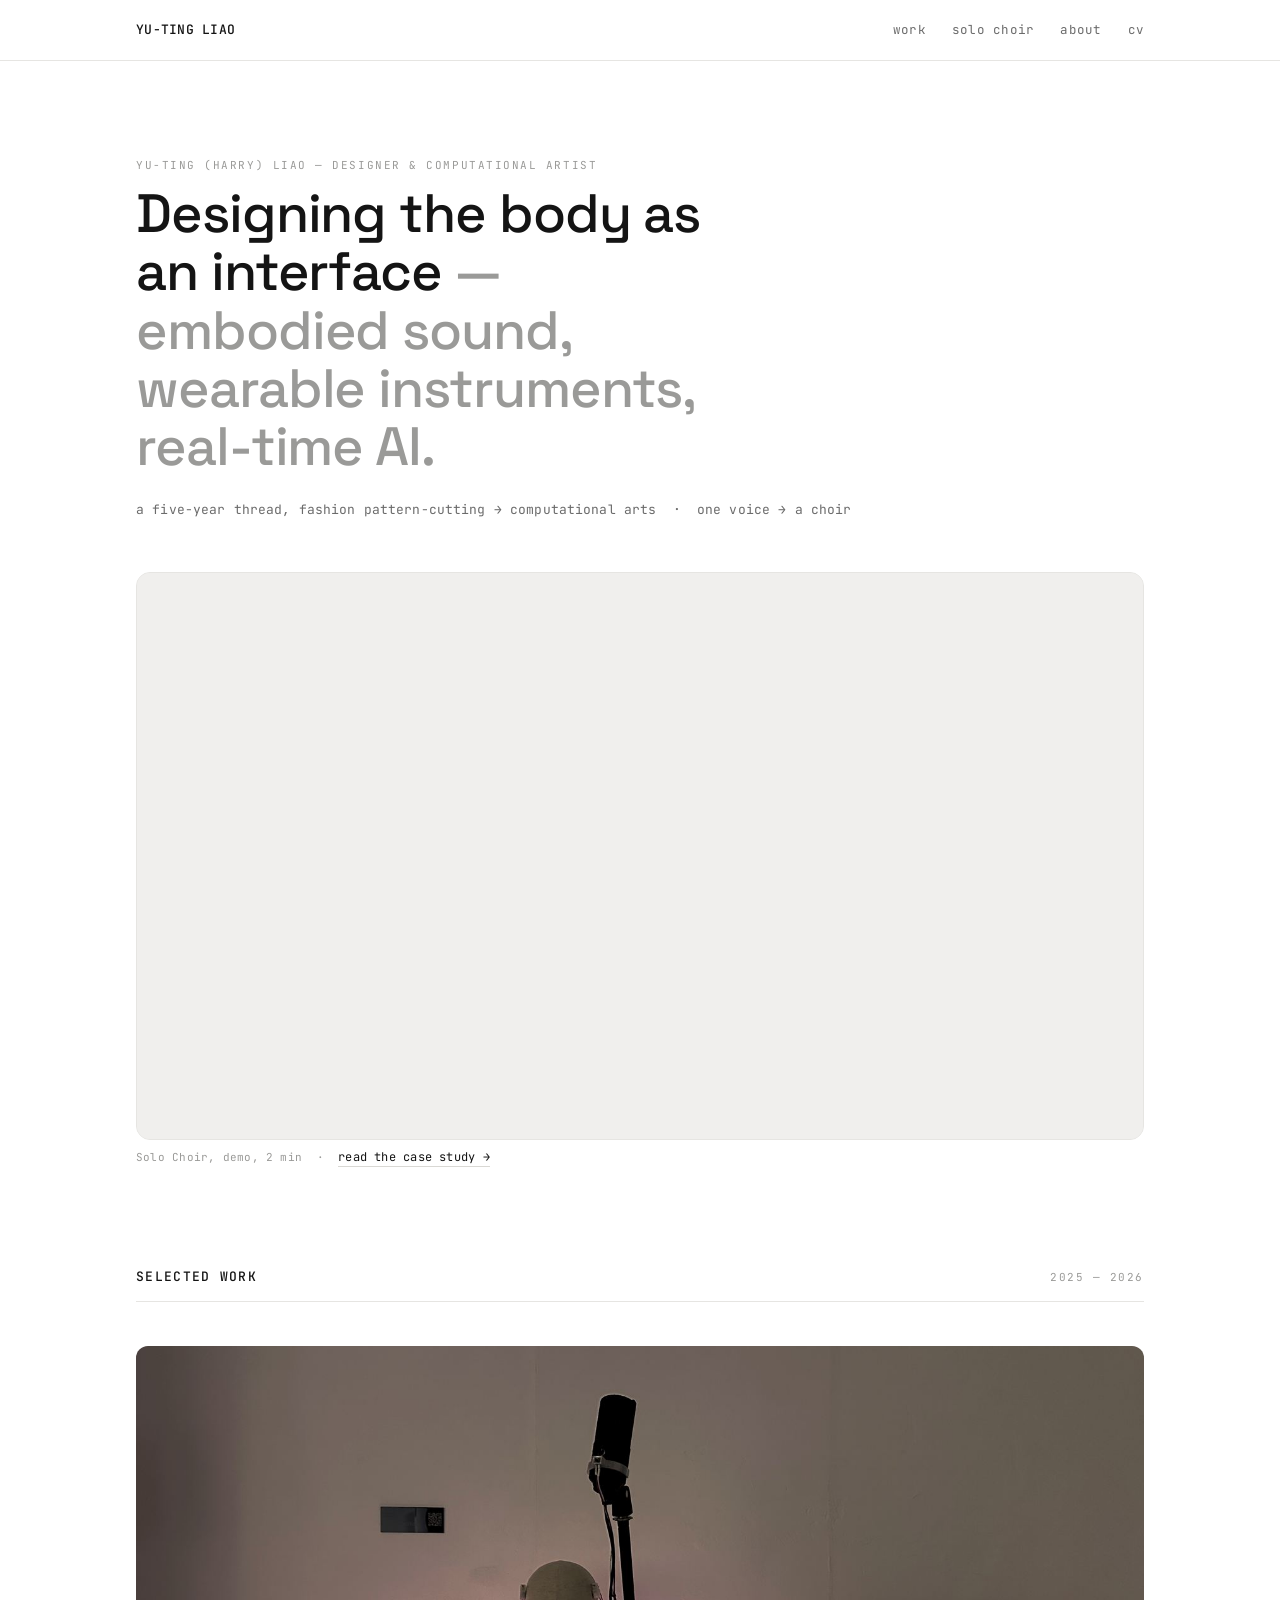
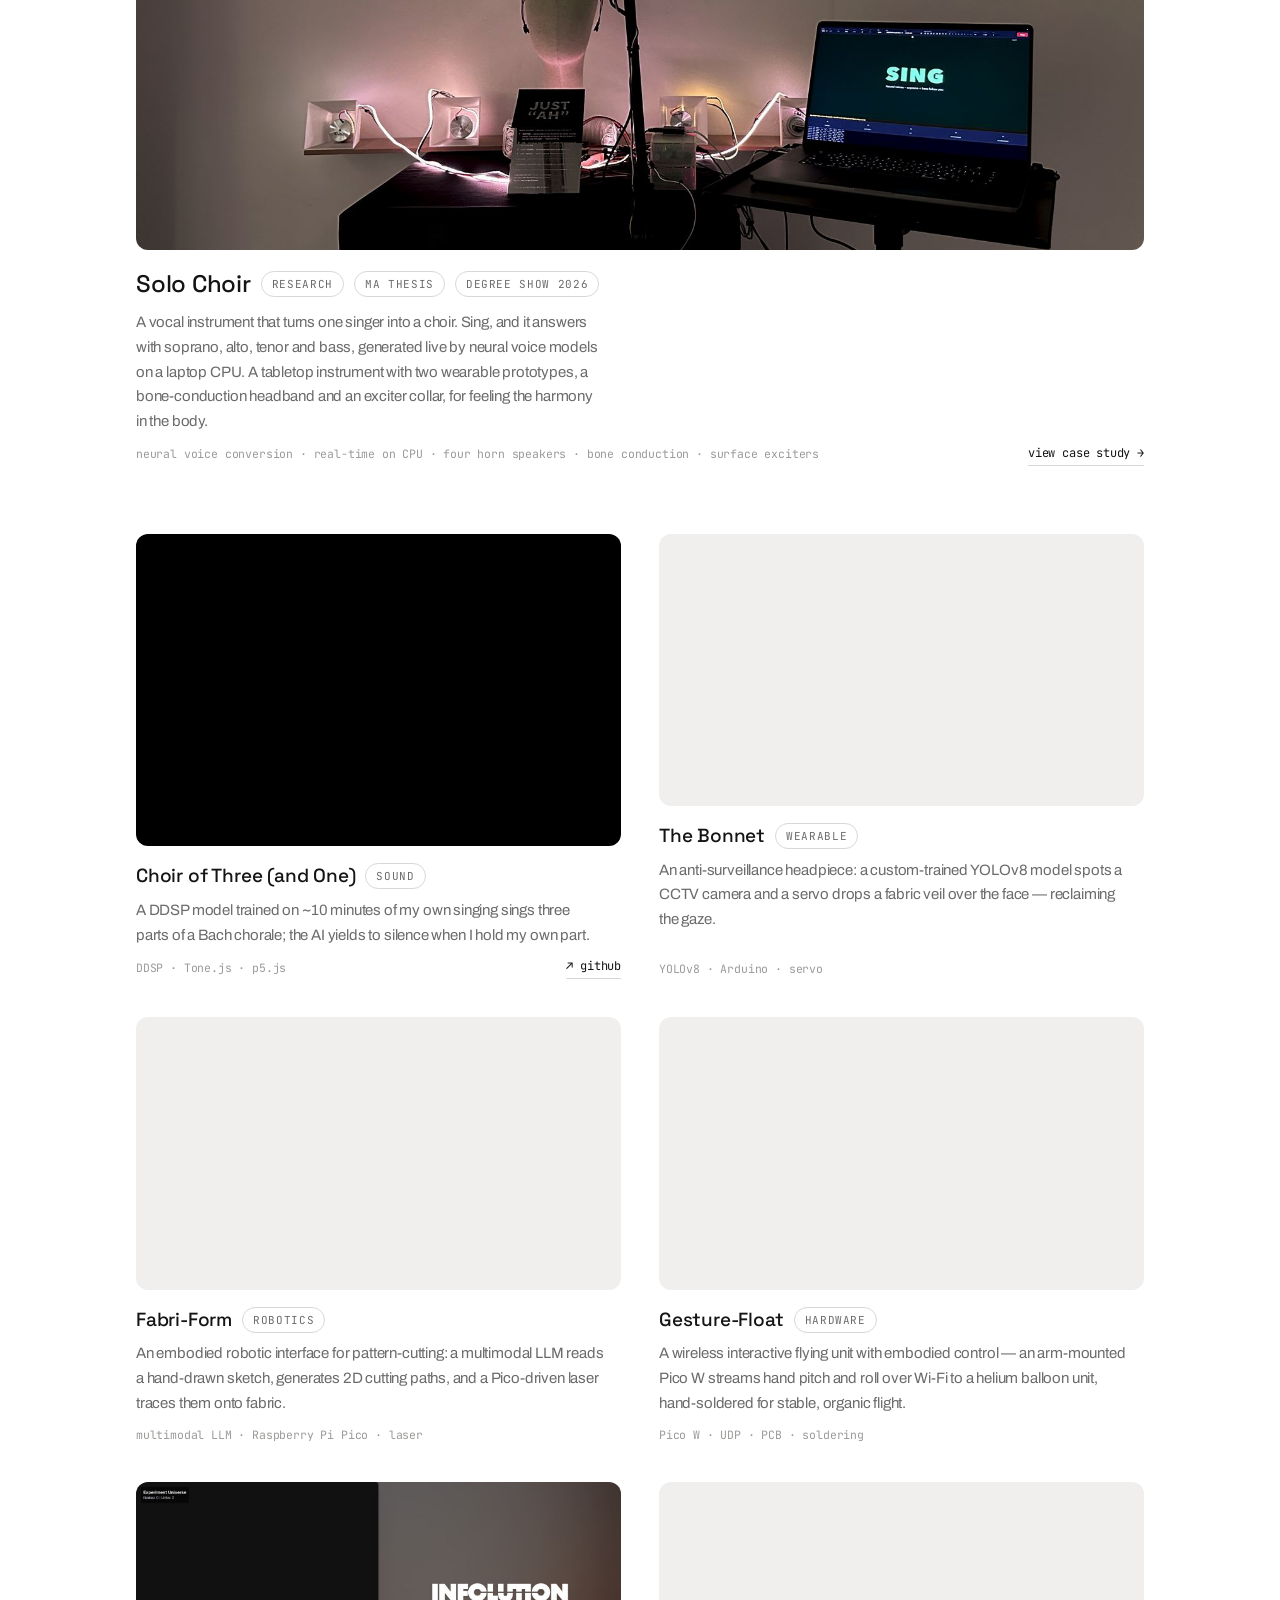
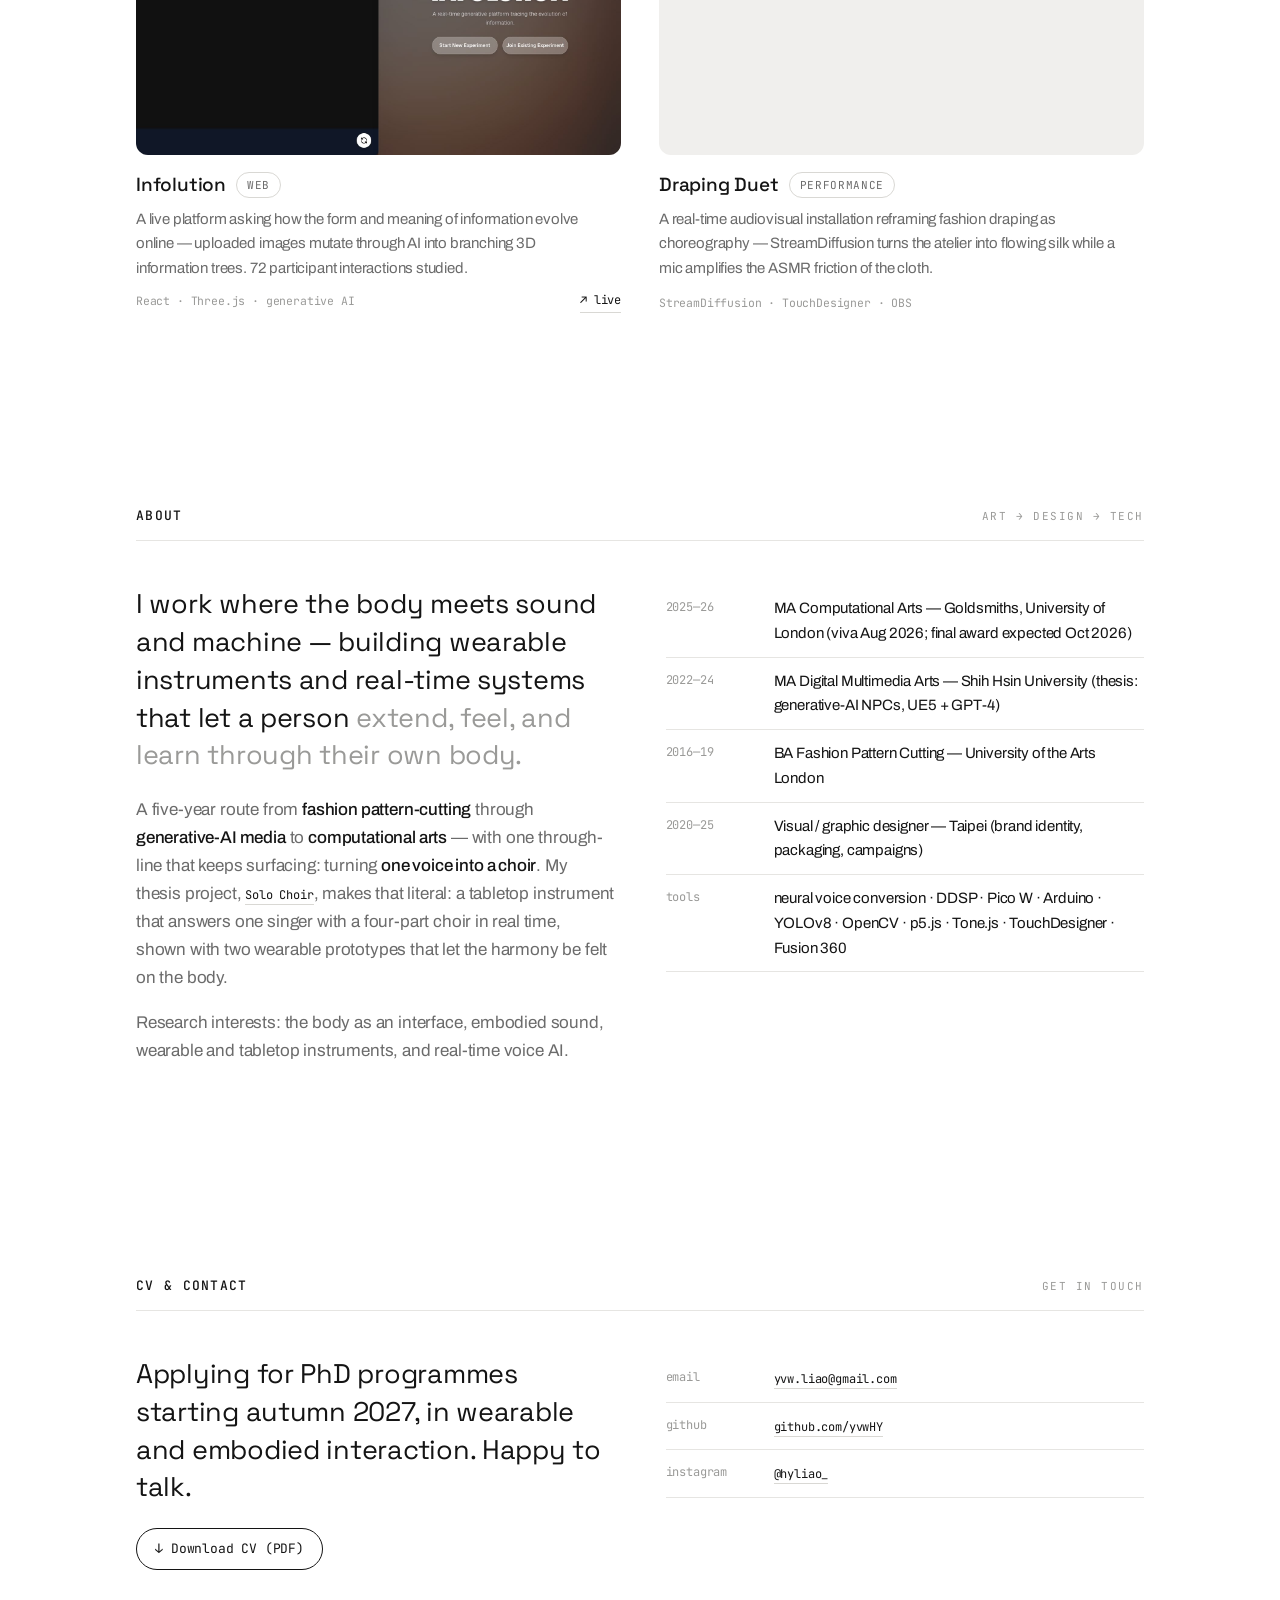
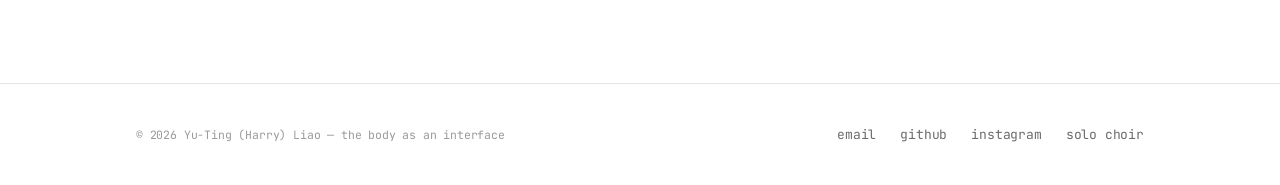
==== index.html @ 7a9ab887 "Remove Bye Default card; recaption Fusion figure as headband + early collar Co-Authored-By: Claude F" ====
<!DOCTYPE html>
<html lang="en">
<head>
<meta charset="UTF-8" />
<meta name="viewport" content="width=device-width, initial-scale=1.0" />
<title>Yu-Ting (Harry) Liao — the body as an interface</title>
<meta name="description" content="Yu-Ting (Harry) Liao designs the body as an interface — embodied sound, wearable instruments, and real-time AI. MA Computational Arts, Goldsmiths." />
<meta property="og:title" content="Yu-Ting (Harry) Liao" />
<meta property="og:description" content="Designing the body as an interface — embodied sound, wearable instruments, real-time AI." />
<meta property="og:type" content="website" />
<meta property="og:image" content="https://yvwhy.github.io/media/sc-key.jpg" />
<link rel="preconnect" href="https://fonts.googleapis.com" />
<link rel="preconnect" href="https://fonts.gstatic.com" crossorigin />
<link href="https://fonts.googleapis.com/css2?family=Archivo:wght@400;500&family=JetBrains+Mono:wght@400;500&family=Space+Grotesk:wght@500&display=swap" rel="stylesheet" />
<link rel="stylesheet" href="styles.css" />
</head>
<body>

<header class="nav">
  <div class="wrap">
    <a class="nav__brand" href="index.html">YU-TING&nbsp;LIAO</a>
    <button class="nav__toggle" aria-label="Menu" aria-expanded="false">menu</button>
    <nav class="nav__links" id="menu">
      <a href="#work">work</a>
      <a href="solo-choir.html">solo choir</a>
      <a href="#about">about</a>
      <a href="#cv">cv</a>
    </nav>
  </div>
</header>

<main>

  <!-- HERO -->
  <section class="hero">
    <div class="wrap">
      <p class="kicker reveal">Yu-Ting (Harry) Liao — designer &amp; computational artist</p>
      <h1 class="hero__statement reveal">Designing the body as an interface<span class="dim"> — embodied sound, wearable instruments, real-time AI.</span></h1>
      <p class="hero__sub reveal">a five-year thread, fashion pattern-cutting → computational arts &nbsp;·&nbsp; one voice → a choir</p>
      <div class="hero__media reveal">
        <span class="media">
          <iframe src="https://player.vimeo.com/video/1223687812?app_id=122963&amp;dnt=1&amp;title=0&amp;byline=0&amp;portrait=0" loading="lazy" allow="autoplay; fullscreen; picture-in-picture" allowfullscreen referrerpolicy="strict-origin-when-cross-origin" title="Solo Choir — demo video (2 min)"></iframe>
        </span>
      </div>
      <p class="figcap reveal">Solo Choir, demo, 2 min &nbsp;·&nbsp; <a class="link" href="solo-choir.html">read the case study →</a></p>
    </div>
  </section>

  <!-- SELECTED WORK -->
  <section id="work">
    <div class="wrap">
      <div class="section-head reveal">
        <h2>Selected work</h2>
        <span class="kicker">2025 — 2026</span>
      </div>

      <div class="grid">

        <!-- FEATURE: Solo Choir -->
        <article class="card card--feature reveal">
          <a class="media" href="solo-choir.html" aria-label="Solo Choir — view case study" style="aspect-ratio:2/1;">
            <img src="media/sc-install.jpg" style="object-position:center 55%;" alt="Solo Choir installed at the degree show: head model, boom microphone and laptop reading SING, lit in the dark" loading="lazy" />
          </a>
          <div class="card__meta"><span class="card__title">Solo Choir</span><span class="tag">Research</span><span class="tag">MA thesis</span><span class="tag">Degree show 2026</span></div>
          <p class="card__desc">A vocal instrument that turns one singer into a choir. Sing, and it answers with soprano, alto, tenor and bass, generated live by neural voice models on a laptop CPU. A tabletop instrument with two wearable prototypes, a bone-conduction headband and an exciter collar, for feeling the harmony in the body.</p>
          <div class="card__foot">
            <span class="card__tech">neural voice conversion · real-time on CPU · four horn speakers · bone conduction · surface exciters</span>
            <a class="link" href="solo-choir.html">view case study →</a>
          </div>
        </article>

        <!-- Choir of Three -->
        <article class="card reveal">
          <span class="media" style="aspect-ratio:372/240; background:#000;">
            <iframe src="https://player.vimeo.com/video/1186539306?app_id=122963&amp;dnt=1" loading="lazy" allow="autoplay; fullscreen; picture-in-picture" allowfullscreen referrerpolicy="strict-origin-when-cross-origin" title="Choir of Three (and One) — video"></iframe>
          </span>
          <div class="card__meta"><span class="card__title">Choir of Three (and One)</span><span class="tag">Sound</span></div>
          <p class="card__desc">A DDSP model trained on ~10 minutes of my own singing sings three parts of a Bach chorale; the AI yields to silence when I hold my own part.</p>
          <div class="card__foot">
            <span class="card__tech">DDSP · Tone.js · p5.js</span>
            <a class="link" href="https://github.com/yvwHY/ChoirofThree_andOne" target="_blank" rel="noopener">↗ github</a>
          </div>
        </article>

        <!-- The Bonnet -->
        <article class="card reveal">
          <span class="media">
            <iframe src="https://player.vimeo.com/video/1144358503?app_id=122963&amp;dnt=1" loading="lazy" allow="autoplay; fullscreen; picture-in-picture" allowfullscreen referrerpolicy="strict-origin-when-cross-origin" title="The Bonnet — video"></iframe>
          </span>
          <div class="card__meta"><span class="card__title">The Bonnet</span><span class="tag">Wearable</span></div>
          <p class="card__desc">An anti-surveillance headpiece: a custom-trained YOLOv8 model spots a CCTV camera and a servo drops a fabric veil over the face — reclaiming the gaze.</p>
          <div class="card__foot">
            <span class="card__tech">YOLOv8 · Arduino · servo</span>
          </div>
        </article>

        <!-- Fabri-Form -->
        <article class="card reveal">
          <span class="media">
            <iframe src="https://player.vimeo.com/video/1186248027?app_id=122963&amp;dnt=1" loading="lazy" allow="autoplay; fullscreen; picture-in-picture" allowfullscreen referrerpolicy="strict-origin-when-cross-origin" title="Fabri-Form — video"></iframe>
          </span>
          <div class="card__meta"><span class="card__title">Fabri-Form</span><span class="tag">Robotics</span></div>
          <p class="card__desc">An embodied robotic interface for pattern-cutting: a multimodal LLM reads a hand-drawn sketch, generates 2D cutting paths, and a Pico-driven laser traces them onto fabric.</p>
          <div class="card__foot">
            <span class="card__tech">multimodal LLM · Raspberry Pi Pico · laser</span>
          </div>
        </article>

        <!-- Gesture-Float -->
        <article class="card reveal">
          <span class="media">
            <iframe src="https://player.vimeo.com/video/1176254975?app_id=122963&amp;dnt=1" loading="lazy" allow="autoplay; fullscreen; picture-in-picture" allowfullscreen referrerpolicy="strict-origin-when-cross-origin" title="Gesture-Float — video"></iframe>
          </span>
          <div class="card__meta"><span class="card__title">Gesture-Float</span><span class="tag">Hardware</span></div>
          <p class="card__desc">A wireless interactive flying unit with embodied control — an arm-mounted Pico W streams hand pitch and roll over Wi-Fi to a helium balloon unit, hand-soldered for stable, organic flight.</p>
          <div class="card__foot">
            <span class="card__tech">Pico W · UDP · PCB · soldering</span>
          </div>
        </article>

        <!-- Infolution -->
        <article class="card reveal">
          <a class="media" href="https://infolution.vercel.app" target="_blank" rel="noopener" aria-label="Infolution — open the live site">
            <img src="media/infolution.jpg" alt="Infolution landing screen: the experiment universe on the left, the logotype and start buttons on the right" loading="lazy" />
          </a>
          <div class="card__meta"><span class="card__title">Infolution</span><span class="tag">Web</span></div>
          <p class="card__desc">A live platform asking how the form and meaning of information evolve online — uploaded images mutate through AI into branching 3D information trees. 72 participant interactions studied.</p>
          <div class="card__foot">
            <span class="card__tech">React · Three.js · generative AI</span>
            <a class="link" href="https://infolution.vercel.app" target="_blank" rel="noopener">↗ live</a>
          </div>
        </article>

        <!-- Draping Duet -->
        <article class="card reveal">
          <span class="media">
            <iframe src="https://player.vimeo.com/video/1146418969?app_id=122963&amp;dnt=1" loading="lazy" allow="autoplay; fullscreen; picture-in-picture" allowfullscreen referrerpolicy="strict-origin-when-cross-origin" title="Draping Duet — video"></iframe>
          </span>
          <div class="card__meta"><span class="card__title">Draping Duet</span><span class="tag">Performance</span></div>
          <p class="card__desc">A real-time audiovisual installation reframing fashion draping as choreography — StreamDiffusion turns the atelier into flowing silk while a mic amplifies the ASMR friction of the cloth.</p>
          <div class="card__foot">
            <span class="card__tech">StreamDiffusion · TouchDesigner · OBS</span>
          </div>
        </article>

      </div>
    </div>
  </section>

  <!-- EXPERIMENTS — hidden 2026-09-15 until there is content; restore by removing the comment markers -->
<!--
  EXPERIMENTS
  <section id="experiments">
    <div class="wrap">
      <div class="section-head reveal">
        <h2>Experiments</h2>
        <span class="kicker">p5 sketches · hardware tests · quick studies</span>
      </div>
      <div class="grid grid--mini">

        <article class="card reveal">
          <span class="media">
            <span class="media__label"><span class="mono">▶</span>&nbsp;experiment slot · send link or file</span>
          </span>
          <div class="card__meta"><span class="card__title">Untitled experiment</span><span class="tag">p5.js</span></div>
          <p class="card__desc">Placeholder — a p5 sketch, shader study, or sound toy goes here.</p>
        </article>

        <article class="card reveal">
          <span class="media">
            <span class="media__label"><span class="mono">▶</span>&nbsp;experiment slot · send link or file</span>
          </span>
          <div class="card__meta"><span class="card__title">Untitled experiment</span><span class="tag">Hardware</span></div>
          <p class="card__desc">Placeholder — a breadboard test, sensor rig, or soldering study goes here.</p>
        </article>

        <article class="card reveal">
          <span class="media">
            <span class="media__label"><span class="mono">▶</span>&nbsp;experiment slot · send link or file</span>
          </span>
          <div class="card__meta"><span class="card__title">Untitled experiment</span><span class="tag">Study</span></div>
          <p class="card__desc">Placeholder — any small making-process fragment worth keeping visible.</p>
        </article>

      </div>
    </div>
  </section>
-->

  <!-- ABOUT -->
  <section id="about">
    <div class="wrap">
      <div class="section-head reveal"><h2>About</h2><span class="kicker">art → design → tech</span></div>
      <div class="cols">
        <div class="reveal">
          <p class="lead">I work where the body meets sound and machine — building wearable instruments and real-time systems that let a person <span class="dim">extend, feel, and learn through their own body.</span></p>
          <p class="prose" style="margin-top:22px;">A five-year route from <strong>fashion pattern-cutting</strong> through <strong>generative-AI media</strong> to <strong>computational arts</strong> — with one through-line that keeps surfacing: turning <strong>one voice into a choir</strong>. My thesis project, <a class="link" href="solo-choir.html">Solo Choir</a>, makes that literal: a tabletop instrument that answers one singer with a four-part choir in real time, shown with two wearable prototypes that let the harmony be felt on the body.</p>
          <p class="prose" style="margin-top:16px;">Research interests: the body as an interface, embodied sound, wearable and tabletop instruments, and real-time voice AI.</p>
        </div>
        <div class="reveal">
          <ul class="facts">
            <li><span>2025—26</span><span>MA Computational Arts — Goldsmiths, University of London (viva Aug 2026; final award expected Oct 2026)</span></li>
            <li><span>2022—24</span><span>MA Digital Multimedia Arts — Shih Hsin University (thesis: generative-AI NPCs, UE5 + GPT-4)</span></li>
            <li><span>2016—19</span><span>BA Fashion Pattern Cutting — University of the Arts London</span></li>
            <li><span>2020—25</span><span>Visual / graphic designer — Taipei (brand identity, packaging, campaigns)</span></li>
            <li><span>tools</span><span>neural voice conversion · DDSP · Pico W · Arduino · YOLOv8 · OpenCV · p5.js · Tone.js · TouchDesigner · Fusion 360</span></li>
          </ul>
        </div>
      </div>
    </div>
  </section>

  <!-- CV -->
  <section id="cv">
    <div class="wrap">
      <div class="section-head reveal"><h2>CV &amp; contact</h2><span class="kicker">get in touch</span></div>
      <div class="cols">
        <div class="reveal">
          <p class="lead">Applying for PhD programmes starting autumn 2027, in wearable and embodied interaction. Happy to talk.</p>
          <p style="margin-top:22px;"><a class="btn" href="cv.pdf" target="_blank" rel="noopener"><span class="mono">↓</span> Download CV (PDF)</a></p>
        </div>
        <div class="reveal">
          <ul class="facts">
            <li><span>email</span><span><a class="link" href="mailto:yvw.liao@gmail.com">yvw.liao@gmail.com</a></span></li>
            <li><span>github</span><span><a class="link" href="https://github.com/yvwHY" target="_blank" rel="noopener">github.com/yvwHY</a></span></li>
            <li><span>instagram</span><span><a class="link" href="https://instagram.com/hyliao_" target="_blank" rel="noopener">@hyliao_</a></span></li>
          </ul>
        </div>
      </div>
    </div>
  </section>

</main>

<footer class="foot">
  <div class="wrap">
    <span class="foot__note">© 2026 Yu-Ting (Harry) Liao — the body as an interface</span>
    <span style="display:flex; gap:24px;">
      <a href="mailto:yvw.liao@gmail.com">email</a>
      <a href="https://github.com/yvwHY" target="_blank" rel="noopener">github</a>
      <a href="https://instagram.com/hyliao_" target="_blank" rel="noopener">instagram</a>
      <a href="solo-choir.html">solo choir</a>
    </span>
  </div>
</footer>

<script src="main.js"></script>
</body>
</html>
---- styles.css ----
/* ===========================================================
   Yu-Ting (Harry) Liao — portfolio
   Clean neutral design system. Model: Sergio Mutis (index) +
   Specimens (Solo Choir long-scroll). Self-contained, no build.
   =========================================================== */

:root{
  --bg:        #ffffff;
  --bg-soft:   #f6f6f5;
  --media:     #f0efed;
  --ink:       #141414;
  --muted:     #6b6b6b;
  --faint:     #9a9a98;
  --line:      #e6e5e2;
  --line-2:    #d9d8d4;
  --accent:    #141414;          /* neutral: ink is the accent */
  --max:       1120px;
  --pad:       clamp(20px, 5vw, 56px);

  /* Solo Choir voice palette (used only on the project page) */
  --melody: #141414;
  --sop:    #16a34a;
  --alto:   #9333ea;
  --tenor:  #dc2626;
  --bass:   #2563eb;

  --sans: "Archivo", system-ui, -apple-system, "Segoe UI", Roboto, sans-serif;
  --head: "Space Grotesk", "Archivo", system-ui, sans-serif;
  --mono: "JetBrains Mono", ui-monospace, "SF Mono", Menlo, monospace;
}

*{ box-sizing:border-box; }
html{ scroll-behavior:smooth; -webkit-text-size-adjust:100%; }
body{
  margin:0; background:var(--bg); color:var(--ink);
  font-family:var(--sans); font-size:17px; line-height:1.65;
  font-weight:400; letter-spacing:-0.01em;
  -webkit-font-smoothing:antialiased; text-rendering:optimizeLegibility;
}
img,video{ max-width:100%; display:block; }
a{ color:inherit; text-decoration:none; }

.wrap{ max-width:var(--max); margin:0 auto; padding-inline:var(--pad); }

/* mono label / tag ----------------------------------------- */
.mono{ font-family:var(--mono); font-weight:400; }
.kicker{
  font-family:var(--mono); font-size:11px; letter-spacing:.14em;
  text-transform:uppercase; color:var(--faint);
}
.tag{
  font-family:var(--mono); font-size:11px; letter-spacing:.06em;
  text-transform:uppercase; color:var(--muted);
  border:1px solid var(--line-2); border-radius:999px;
  padding:3px 10px; display:inline-block; white-space:nowrap;
}
.tag-row{ display:flex; flex-wrap:wrap; gap:7px; }

/* ---------------- nav ---------------- */
.nav{
  position:sticky; top:0; z-index:50;
  background:color-mix(in srgb, var(--bg) 86%, transparent);
  backdrop-filter:saturate(1.1) blur(10px);
  border-bottom:1px solid var(--line);
}
.nav .wrap{ display:flex; align-items:center; justify-content:space-between; height:60px; }
.nav__brand{ font-family:var(--mono); font-size:13px; letter-spacing:.02em; font-weight:500; }
.nav__links{ display:flex; gap:26px; }
.nav__links a{
  font-family:var(--mono); font-size:12.5px; color:var(--muted);
  letter-spacing:.02em; transition:color .15s;
}
.nav__links a:hover{ color:var(--ink); }
.nav__toggle{ display:none; background:none; border:0; font-family:var(--mono); font-size:13px; color:var(--ink); cursor:pointer; }

/* ---------------- hero ---------------- */
.hero{ padding-top:clamp(40px,7vw,84px); }
.hero__statement{
  font-family:var(--head);
  font-size:clamp(28px, 4.6vw, 54px); line-height:1.08;
  font-weight:500; letter-spacing:-0.02em; margin:0; max-width:18ch;
}
.hero__statement .dim{ color:var(--faint); }
.hero__sub{
  font-family:var(--mono); font-size:13px; color:var(--muted);
  margin-top:22px; letter-spacing:.01em;
}
.hero__media{
  margin-top:clamp(28px,5vw,52px); border:1px solid var(--line);
  border-radius:14px; overflow:hidden; background:var(--media);
}

/* media placeholder block ---------------------------------- */
.media{
  position:relative; background:var(--media);
  display:flex; align-items:flex-end; padding:14px 16px;
  aspect-ratio:16/9; border-radius:12px; overflow:hidden;
}
.media--tall{ aspect-ratio:4/5; }
.media--wide{ aspect-ratio:21/9; }
.media__label{
  font-family:var(--mono); font-size:11px; color:var(--faint);
  display:inline-flex; align-items:center; gap:6px;
}
.media__center{
  position:absolute; inset:0; display:flex; align-items:center; justify-content:center;
}
.media video, .media iframe, .media img{
  position:absolute; inset:0; width:100%; height:100%; object-fit:cover; border:0;
}

/* equalizer mark (harmony lines) --------------------------- */
.eq{ display:flex; gap:7px; align-items:flex-end; height:64px; }
.eq i{ width:6px; border-radius:3px; display:block; transform-origin:bottom; animation:eq 1.8s ease-in-out infinite; }
.eq i:nth-child(1){ height:26px; background:var(--melody); animation-delay:0s; }
.eq i:nth-child(2){ height:58px; background:var(--sop); animation-delay:.18s; }
.eq i:nth-child(3){ height:40px; background:var(--alto); animation-delay:.36s; }
.eq i:nth-child(4){ height:48px; background:var(--tenor); animation-delay:.54s; }
.eq i:nth-child(5){ height:32px; background:var(--bass); animation-delay:.72s; }
@keyframes eq{ 0%,100%{ transform:scaleY(.55); } 50%{ transform:scaleY(1); } }
@media (prefers-reduced-motion:reduce){ .eq i{ animation:none; } }

/* ---------------- sections ---------------- */
section{ padding-block:clamp(46px,8vw,96px); }
.section-head{
  display:flex; align-items:baseline; justify-content:space-between;
  gap:16px; margin-bottom:28px; border-bottom:1px solid var(--line);
  padding-bottom:14px;
}
.section-head h2{ font-size:13px; }
h2{ font-family:var(--mono); font-weight:500; letter-spacing:.1em; text-transform:uppercase; font-size:13px; color:var(--ink); margin:0; }

.lead{ font-family:var(--head); font-size:clamp(20px,2.4vw,27px); line-height:1.4; font-weight:400; letter-spacing:-0.01em; max-width:30ch; margin:0; }
.lead .dim{ color:var(--faint); }
p{ color:var(--ink); }
.prose{ max-width:62ch; color:var(--muted); }
.prose strong{ color:var(--ink); font-weight:500; }

/* ---------------- work grid (Mutis) ---------------- */
.grid{ display:grid; grid-template-columns:repeat(2,1fr); gap:clamp(20px,3vw,38px); }
.card{ display:flex; flex-direction:column; }
.card--feature{ grid-column:1 / -1; }
.card__meta{ display:flex; align-items:center; gap:10px; margin-top:14px; }
.card__title{ font-family:var(--head); font-size:19px; font-weight:500; letter-spacing:-0.01em; }
.card--feature .card__title{ font-size:24px; }
.card__desc{ color:var(--muted); margin:6px 0 10px; font-size:15px; max-width:52ch; }
.card__foot{ display:flex; align-items:center; justify-content:space-between; gap:12px; margin-top:auto; }
.card__tech{ font-family:var(--mono); font-size:11.5px; color:var(--faint); }
.link{ font-family:var(--mono); font-size:12px; color:var(--ink); border-bottom:1px solid var(--line-2); padding-bottom:1px; transition:border-color .15s; white-space:nowrap; }
.link:hover{ border-color:var(--ink); }
.card a.media{ transition:transform .25s ease; }
.card a.media:hover{ transform:translateY(-3px); }

/* ---------------- experiments mini grid ---------------- */
.grid--mini{ grid-template-columns:repeat(3,1fr); gap:clamp(16px,2.2vw,26px); }
.grid--mini .media{ aspect-ratio:4/3; }
.grid--mini .card__title{ font-size:15.5px; }
.grid--mini .card__desc{ font-size:13.5px; margin:4px 0 0; }
@media (max-width:760px){ .grid--mini{ grid-template-columns:1fr; } }

/* ---------------- spec stats ---------------- */
.specs{ display:grid; grid-template-columns:repeat(4,1fr); gap:14px; margin:26px 0; }
.spec{ border-top:2px solid var(--ink); padding-top:10px; }
.spec__n{ font-family:var(--head); font-size:clamp(22px,3vw,30px); font-weight:500; letter-spacing:-0.02em; }
.spec__n small{ font-size:13px; color:var(--muted); font-weight:400; }
.spec__l{ font-family:var(--mono); font-size:11px; color:var(--muted); letter-spacing:.04em; text-transform:uppercase; margin-top:2px; }

/* ---------------- numbered research blocks ---------------- */
.block{ display:grid; grid-template-columns:minmax(0,1fr) minmax(0,1fr); gap:clamp(22px,4vw,56px); align-items:start; }
.block + .block{ margin-top:clamp(46px,7vw,86px); }
.block__media{ order:2; }
.block--flip .block__media{ order:0; }
.block__body .num{ font-family:var(--mono); font-size:12px; color:var(--accent); letter-spacing:.08em; }
.block__body h3{ font-family:var(--head); font-size:clamp(21px,2.6vw,30px); line-height:1.22; font-weight:500; letter-spacing:-0.02em; margin:12px 0 14px; }
@media (max-width:760px){ .block{ grid-template-columns:1fr; } .block__media{ order:0 !important; } }

/* ---------------- process wall ---------------- */
.wall{ display:grid; grid-template-columns:repeat(6,1fr); gap:8px; }
.wall .media{ aspect-ratio:1; border-radius:8px; }
@media (max-width:760px){ .wall{ grid-template-columns:repeat(3,1fr); } }

/* ---------------- about / cv ---------------- */
.cols{ display:grid; grid-template-columns:1fr 1fr; gap:clamp(22px,4vw,56px); }
.facts{ list-style:none; margin:0; padding:0; }
.facts li{ display:flex; gap:16px; padding:11px 0; border-bottom:1px solid var(--line); font-size:15px; }
.facts li span:first-child{ font-family:var(--mono); font-size:12px; color:var(--faint); flex:0 0 92px; padding-top:2px; }
.btn{ display:inline-flex; align-items:center; gap:8px; font-family:var(--mono); font-size:13px; border:1px solid var(--ink); border-radius:999px; padding:9px 18px; transition:.15s; }
.btn:hover{ background:var(--ink); color:#fff; }

/* ---------------- footer ---------------- */
.foot{ border-top:1px solid var(--line); padding-block:40px; }
.foot .wrap{ display:flex; flex-wrap:wrap; gap:18px 28px; align-items:baseline; justify-content:space-between; }
.foot a{ font-family:var(--mono); font-size:13px; color:var(--muted); transition:color .15s; }
.foot a:hover{ color:var(--ink); }
.foot__note{ font-family:var(--mono); font-size:11.5px; color:var(--faint); }

/* ---------------- reveal ---------------- */
.reveal{ opacity:0; transform:translateY(14px); transition:opacity .7s ease, transform .7s ease; }
.reveal.is-in{ opacity:1; transform:none; }
@media (prefers-reduced-motion:reduce){ .reveal{ opacity:1; transform:none; } }

/* ---------------- responsive ---------------- */
@media (max-width:760px){
  body{ font-size:16px; }
  .grid{ grid-template-columns:1fr; }
  .specs{ grid-template-columns:repeat(2,1fr); }
  .cols{ grid-template-columns:1fr; }
  .nav__links{ display:none; }
  .nav__links.open{ display:flex; position:absolute; top:60px; right:var(--pad); flex-direction:column; gap:14px; background:var(--bg); border:1px solid var(--line); border-radius:12px; padding:16px 22px; }
  .nav__toggle{ display:block; }
}

/* ---------------- 2026-09 additions: photo pairs, captions ---------------- */
.pair{ display:grid; grid-template-columns:1fr 1fr; gap:10px; }
.pair .media{ aspect-ratio:3/4; }
.figcap{ font-family:var(--mono); font-size:11px; color:var(--faint); margin-top:8px; letter-spacing:.02em; }
.media--contain img{ object-fit:contain; background:var(--media); }
.modes{ list-style:none; margin:18px 0 0; padding:0; border-top:1px solid var(--line); }
.modes li{ display:grid; grid-template-columns:28px 120px 1fr; gap:12px; padding:9px 0; border-bottom:1px solid var(--line); font-size:14.5px; color:var(--muted); }
.modes li .k{ font-family:var(--mono); font-size:12px; color:var(--ink); }
.modes li .n{ font-family:var(--head); color:var(--ink); }
@media (max-width:760px){ .modes li{ grid-template-columns:28px 1fr; } .modes li span:last-child{ grid-column:2; } }
.hero__media .media{ border-radius:0; }

/* 2026-09-15 spacing: tighter hero→work, clearer head→cards, feature→rest */
.hero{ padding-bottom:clamp(20px,3vw,36px); }
#work{ padding-top:clamp(28px,4vw,52px); }
.section-head{ margin-bottom:clamp(28px,3.5vw,44px); }
.card--feature{ margin-bottom:clamp(10px,2.5vw,30px); }
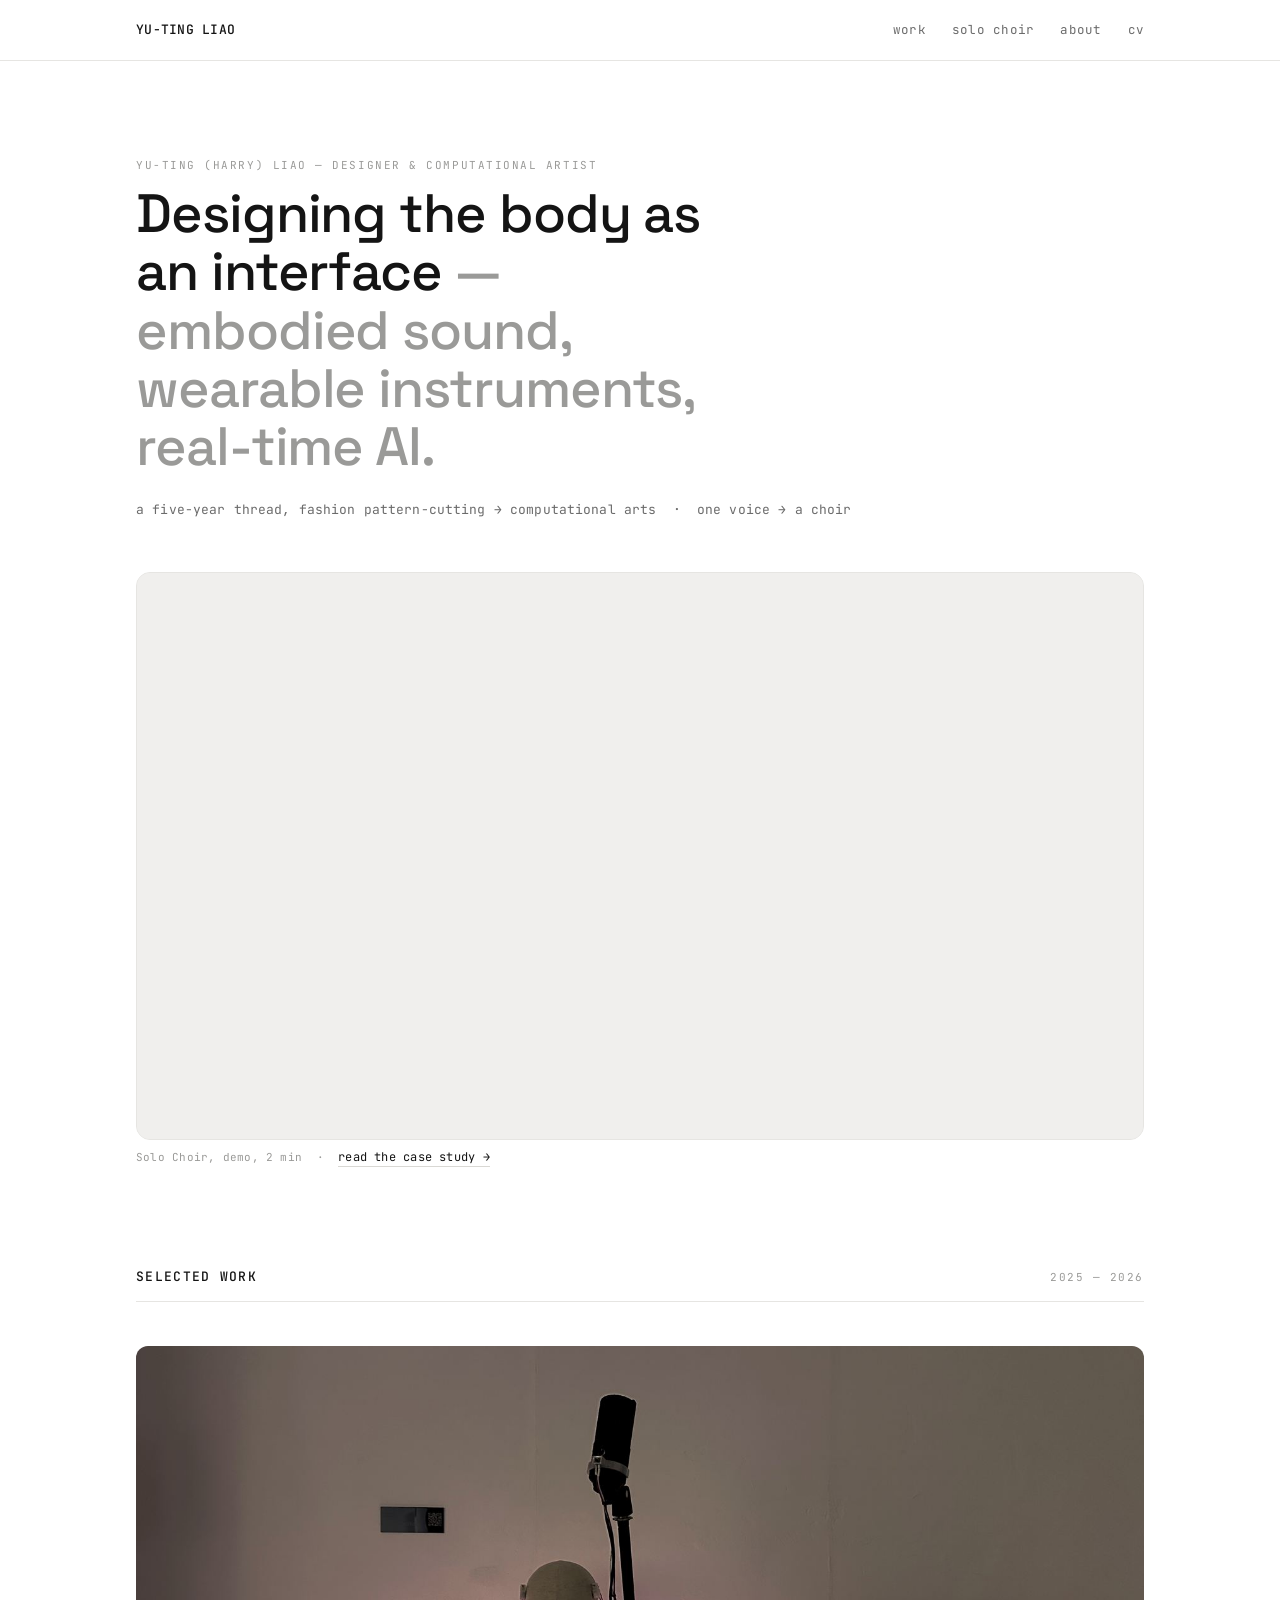
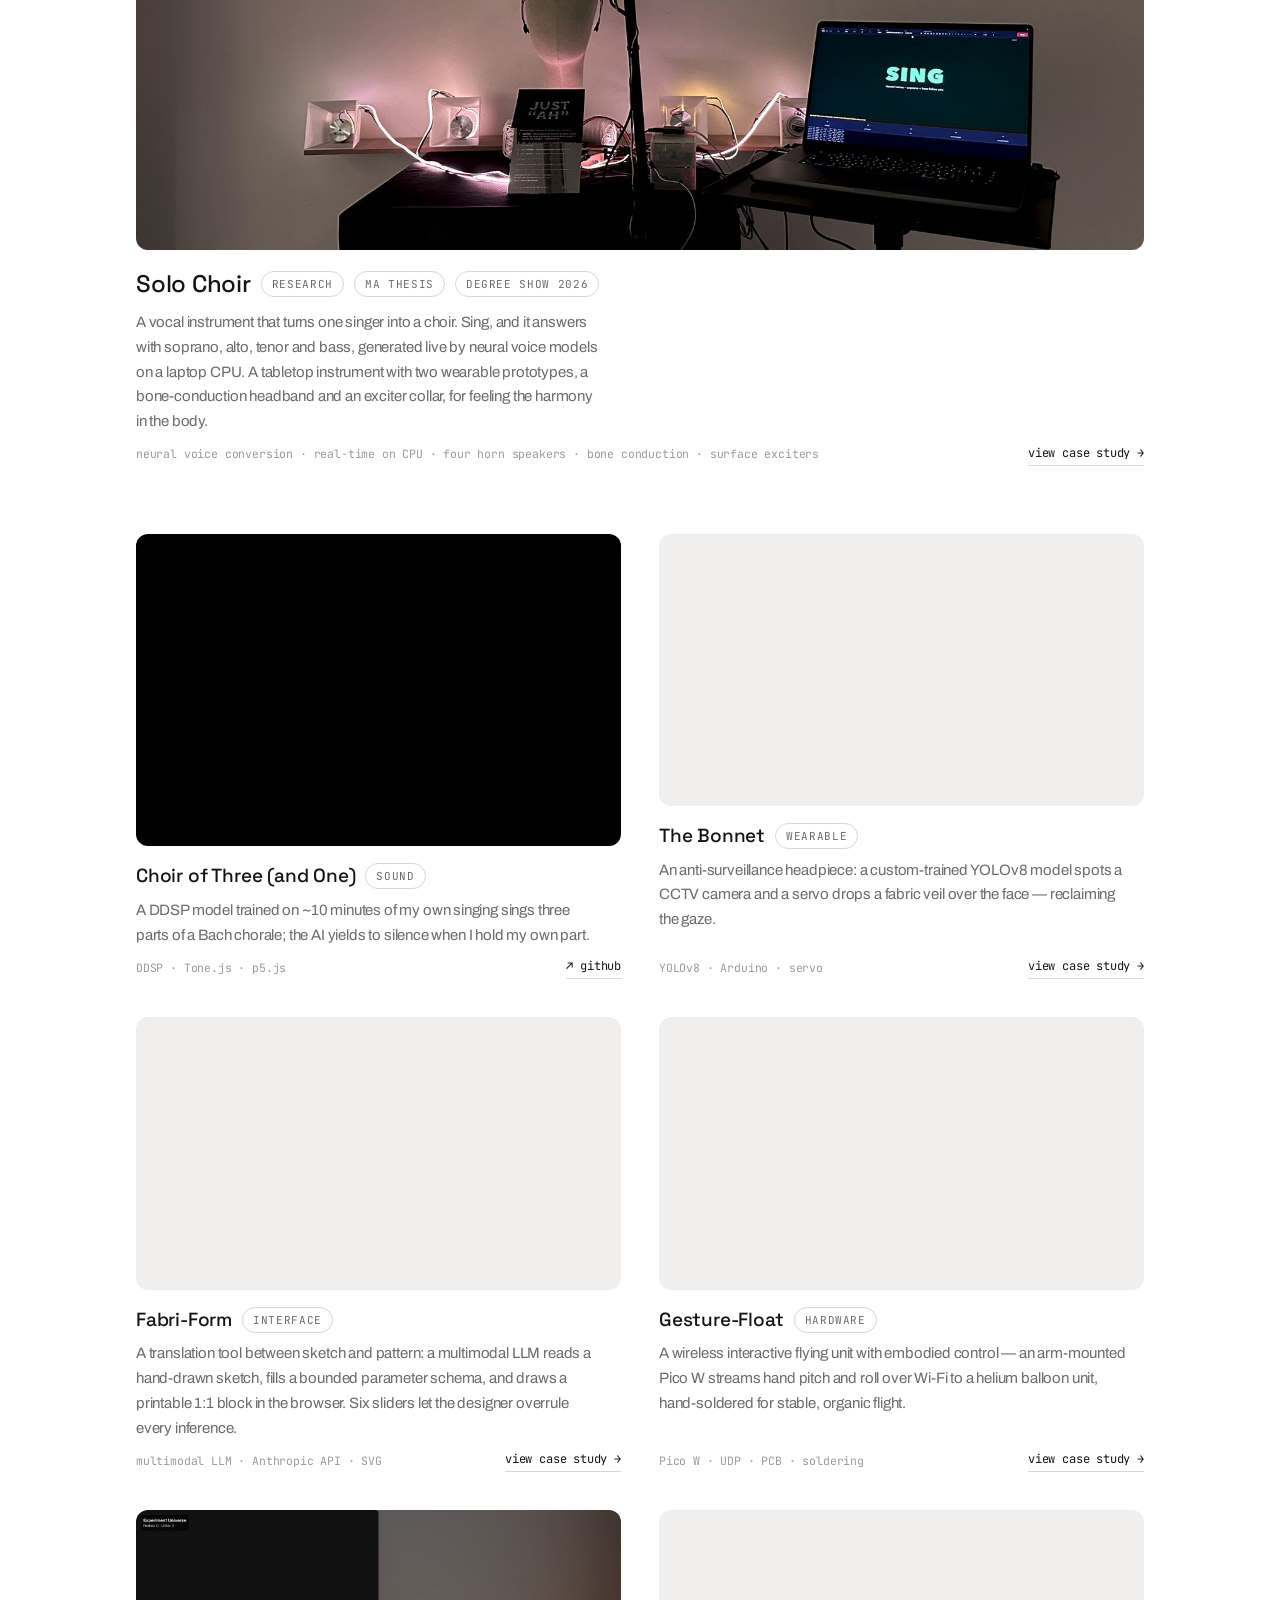
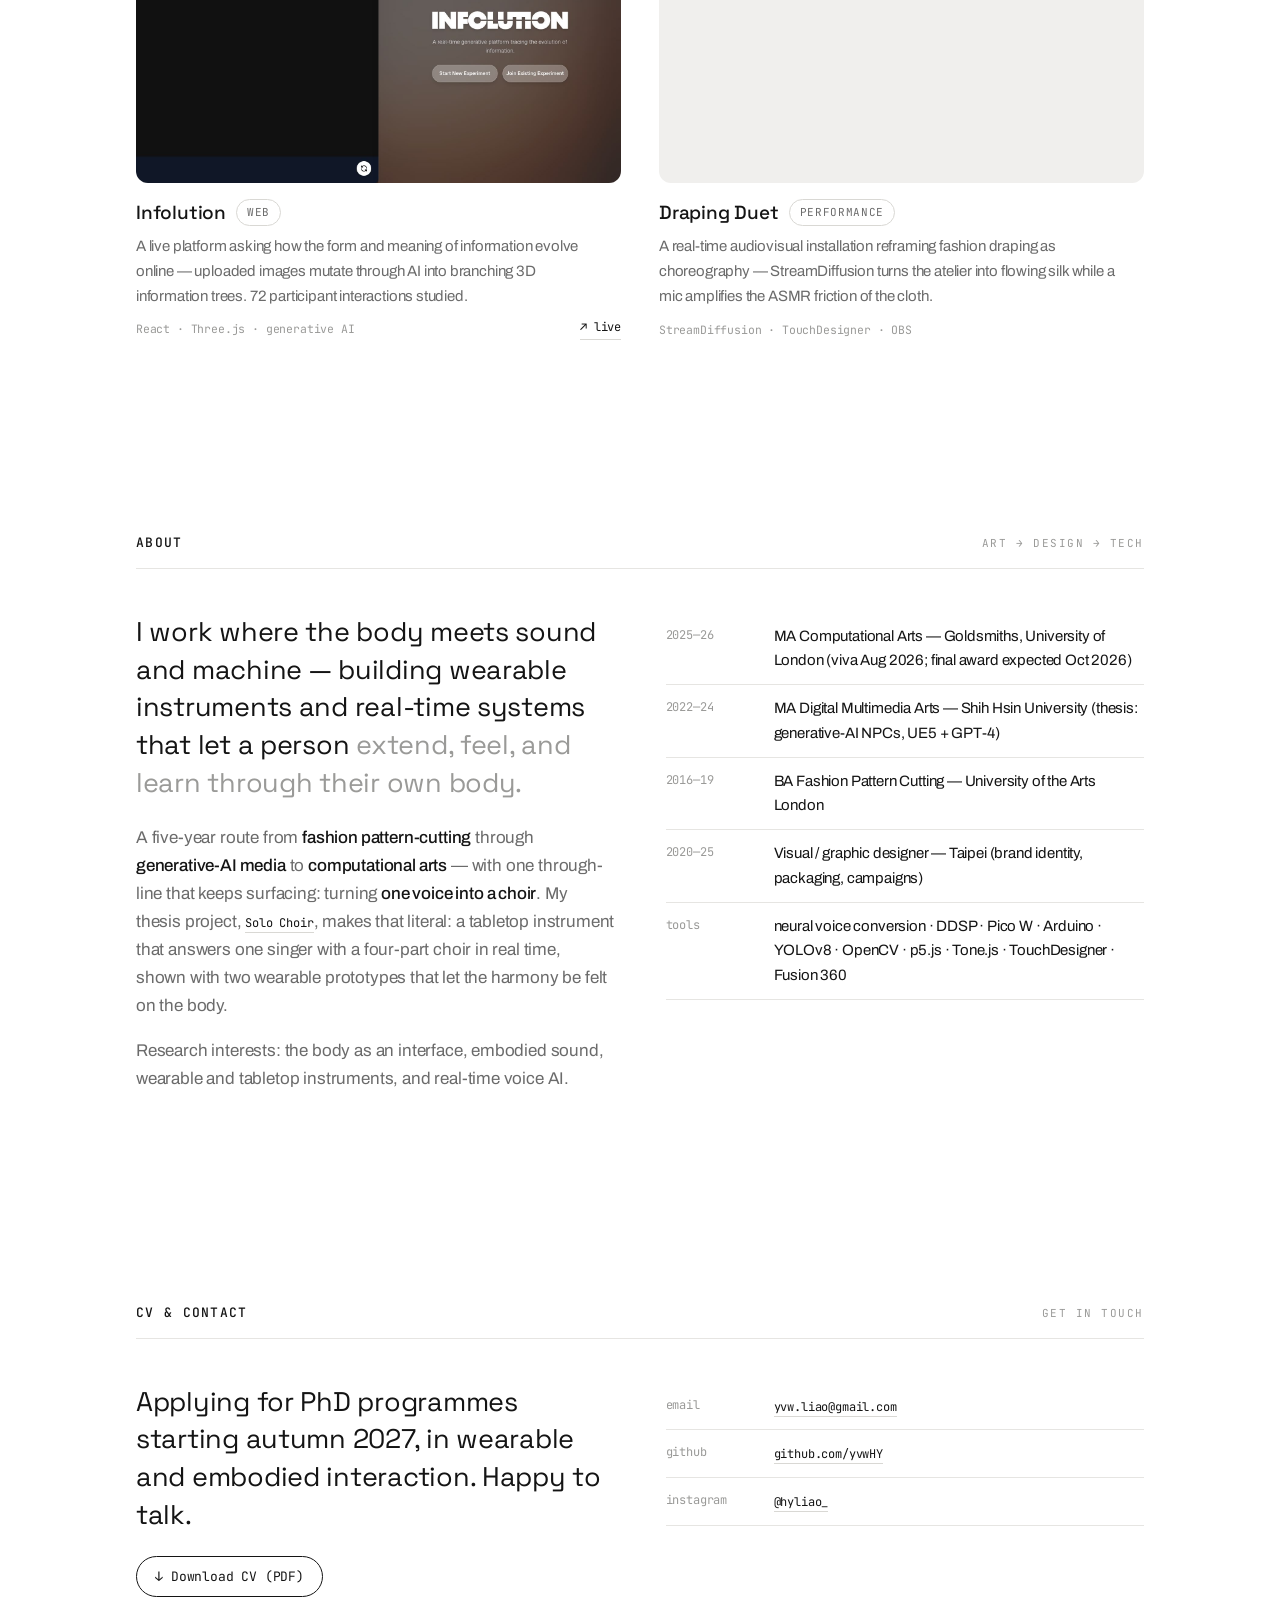
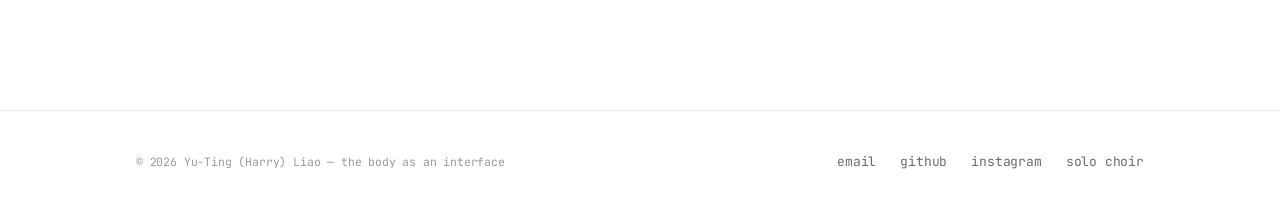
==== commit f724b36e: "Add project pages for The Bonnet, Gesture-Float and Fabri-Form Three secondary works now have their " ====
--- a/index.html
+++ b/index.html
@@ -91,6 +91,7 @@
           <p class="card__desc">An anti-surveillance headpiece: a custom-trained YOLOv8 model spots a CCTV camera and a servo drops a fabric veil over the face — reclaiming the gaze.</p>
           <div class="card__foot">
             <span class="card__tech">YOLOv8 · Arduino · servo</span>
+            <a class="link" href="bonnet.html">view case study →</a>
           </div>
         </article>
 
@@ -99,10 +100,11 @@
           <span class="media">
             <iframe src="https://player.vimeo.com/video/1186248027?app_id=122963&amp;dnt=1" loading="lazy" allow="autoplay; fullscreen; picture-in-picture" allowfullscreen referrerpolicy="strict-origin-when-cross-origin" title="Fabri-Form — video"></iframe>
           </span>
-          <div class="card__meta"><span class="card__title">Fabri-Form</span><span class="tag">Robotics</span></div>
-          <p class="card__desc">An embodied robotic interface for pattern-cutting: a multimodal LLM reads a hand-drawn sketch, generates 2D cutting paths, and a Pico-driven laser traces them onto fabric.</p>
-          <div class="card__foot">
-            <span class="card__tech">multimodal LLM · Raspberry Pi Pico · laser</span>
+          <div class="card__meta"><span class="card__title">Fabri-Form</span><span class="tag">Interface</span></div>
+          <p class="card__desc">A translation tool between sketch and pattern: a multimodal LLM reads a hand-drawn sketch, fills a bounded parameter schema, and draws a printable 1:1 block in the browser. Six sliders let the designer overrule every inference.</p>
+          <div class="card__foot">
+            <span class="card__tech">multimodal LLM · Anthropic API · SVG</span>
+            <a class="link" href="fabri-form.html">view case study →</a>
           </div>
         </article>
 
@@ -115,6 +117,7 @@
           <p class="card__desc">A wireless interactive flying unit with embodied control — an arm-mounted Pico W streams hand pitch and roll over Wi-Fi to a helium balloon unit, hand-soldered for stable, organic flight.</p>
           <div class="card__foot">
             <span class="card__tech">Pico W · UDP · PCB · soldering</span>
+            <a class="link" href="gesture-float.html">view case study →</a>
           </div>
         </article>
 
--- a/styles.css
+++ b/styles.css
@@ -227,3 +227,29 @@
 #work{ padding-top:clamp(28px,4vw,52px); }
 .section-head{ margin-bottom:clamp(28px,3.5vw,44px); }
 .card--feature{ margin-bottom:clamp(10px,2.5vw,30px); }
+
+/* ---------------- 2026-09-29: project pages (bonnet / gesture-float / fabri-form) ---------------- */
+.quote{
+  font-family:var(--head); font-size:clamp(18px,2.1vw,24px); line-height:1.42;
+  font-weight:400; letter-spacing:-0.01em; margin:0; max-width:34ch;
+  border-left:2px solid var(--ink); padding-left:18px;
+}
+.quote cite{ display:block; font-family:var(--mono); font-size:11.5px; font-style:normal; color:var(--faint); margin-top:14px; letter-spacing:.03em; }
+
+.flow{ display:grid; grid-template-columns:repeat(4,1fr); gap:10px; align-items:stretch; margin:26px 0 6px; }
+.flow__step{ border:1px solid var(--line-2); border-radius:10px; padding:14px 14px 16px; position:relative; }
+.flow__step .k{ font-family:var(--mono); font-size:10.5px; color:var(--faint); letter-spacing:.08em; text-transform:uppercase; }
+.flow__step .n{ font-family:var(--head); font-size:15px; font-weight:500; margin-top:6px; letter-spacing:-0.01em; }
+.flow__step .d{ font-family:var(--mono); font-size:11px; color:var(--muted); margin-top:5px; line-height:1.5; }
+.flow__step + .flow__step::before{
+  content:"→"; position:absolute; left:-13px; top:50%; transform:translateY(-50%);
+  font-family:var(--mono); font-size:12px; color:var(--faint);
+}
+@media (max-width:760px){
+  .flow{ grid-template-columns:1fr; gap:22px; }
+  .flow__step + .flow__step::before{ content:"↓"; left:50%; top:-17px; transform:translateX(-50%); }
+}
+
+.pair--wide .media{ aspect-ratio:4/3; }
+.wall--4{ grid-template-columns:repeat(4,1fr); }
+@media (max-width:760px){ .wall{ grid-template-columns:repeat(3,1fr); } .wall--4{ grid-template-columns:repeat(2,1fr); } }
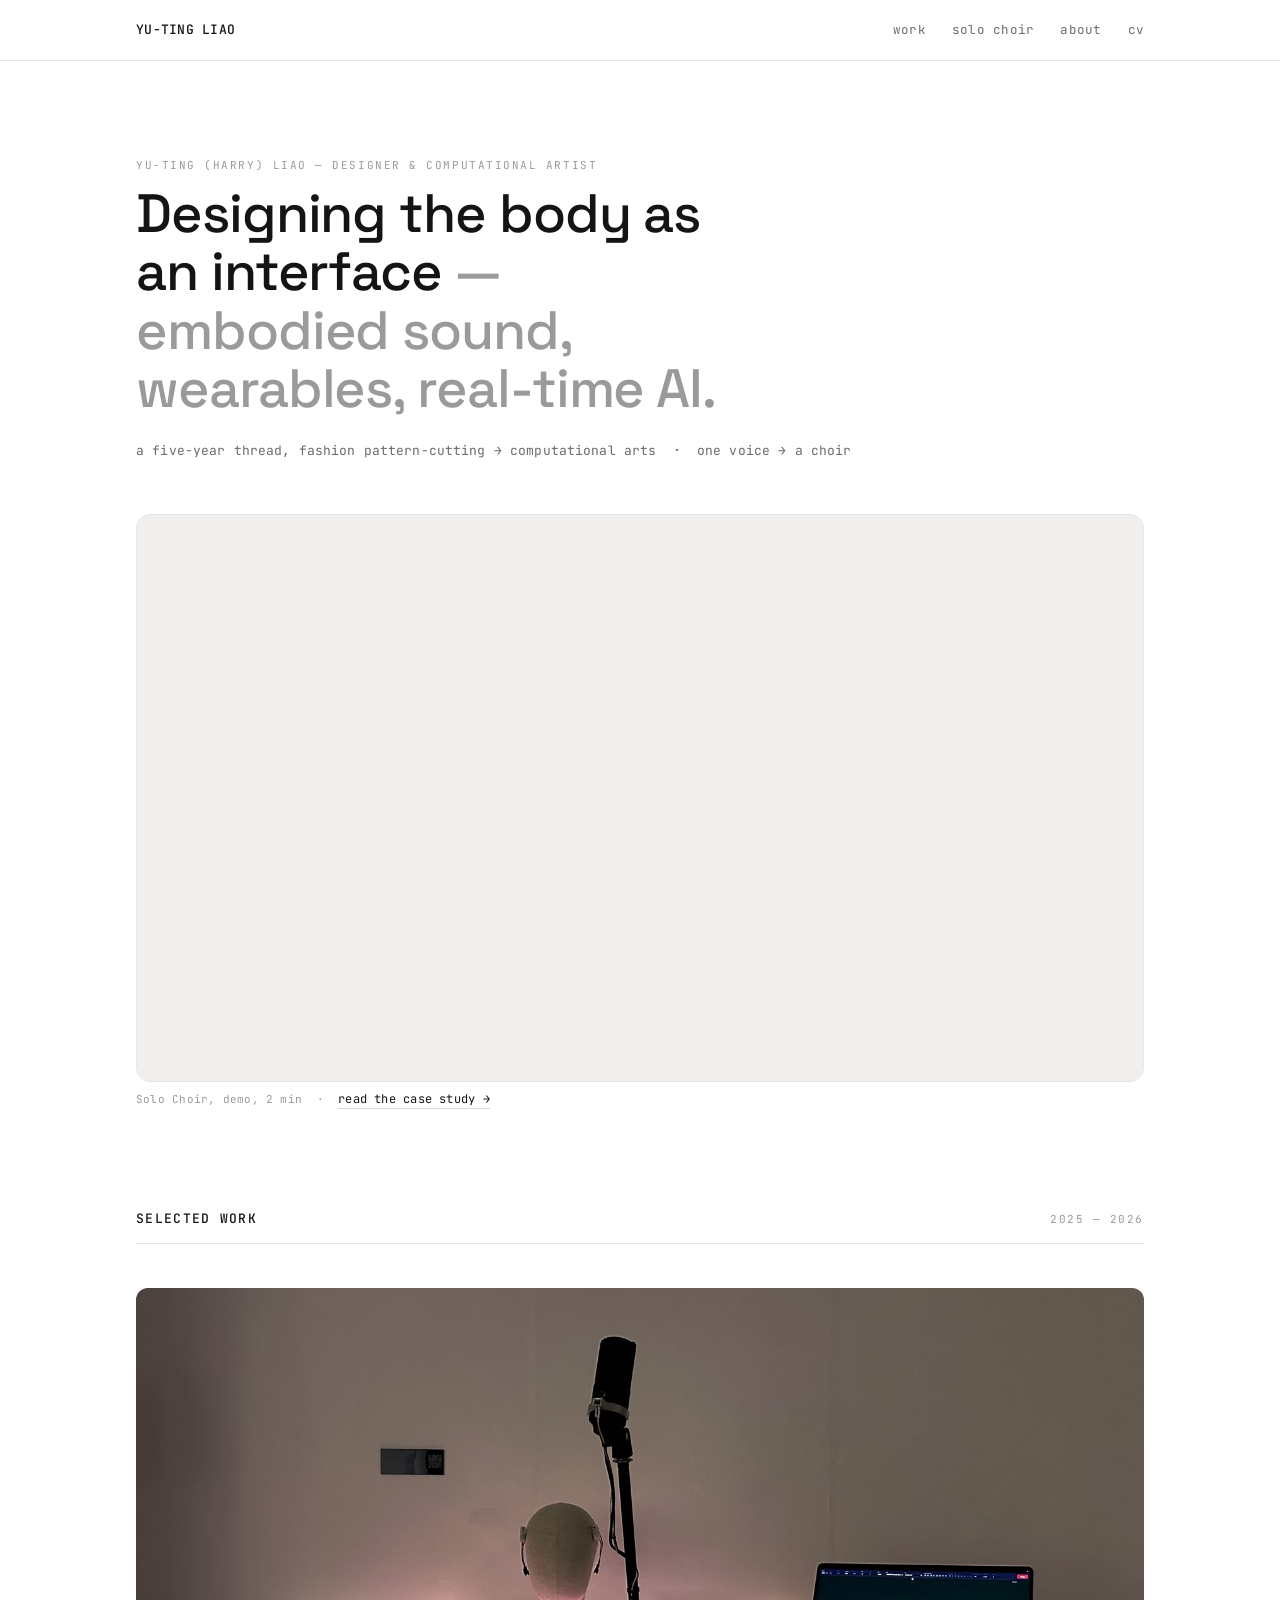
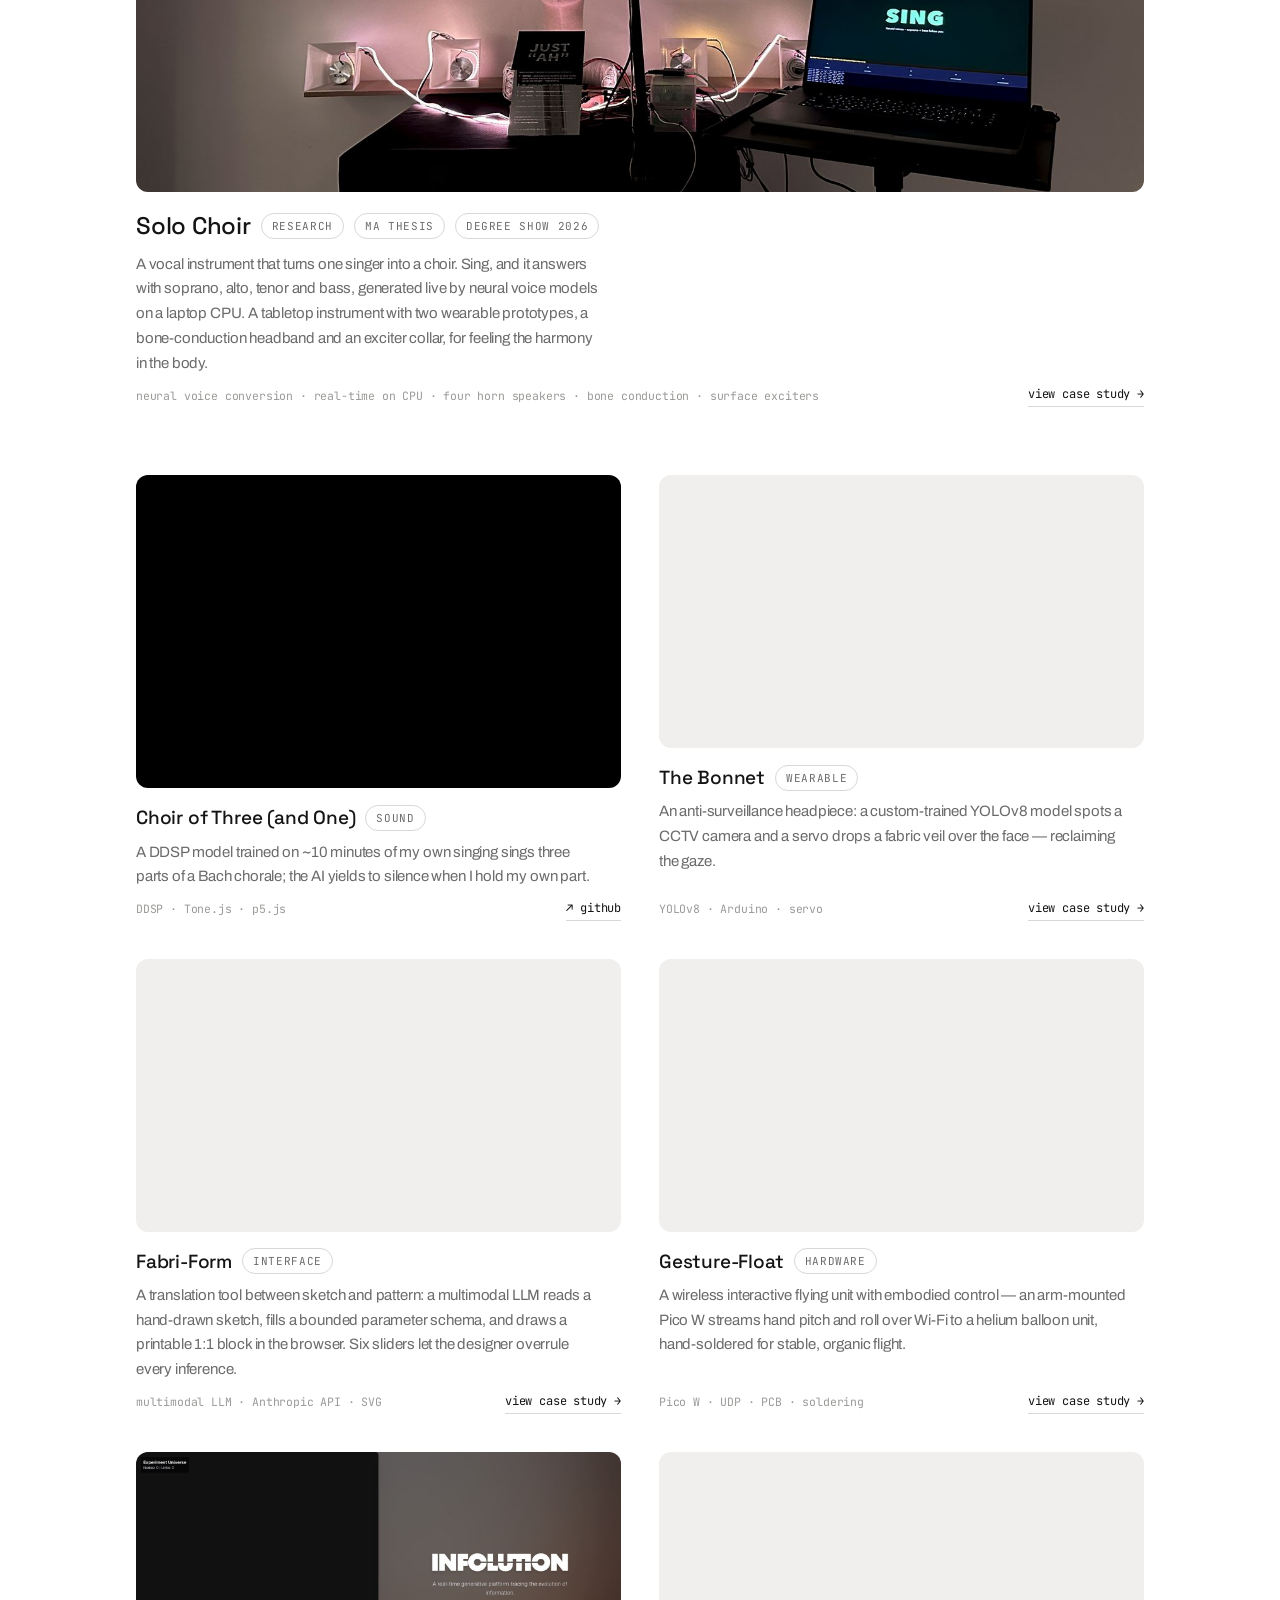
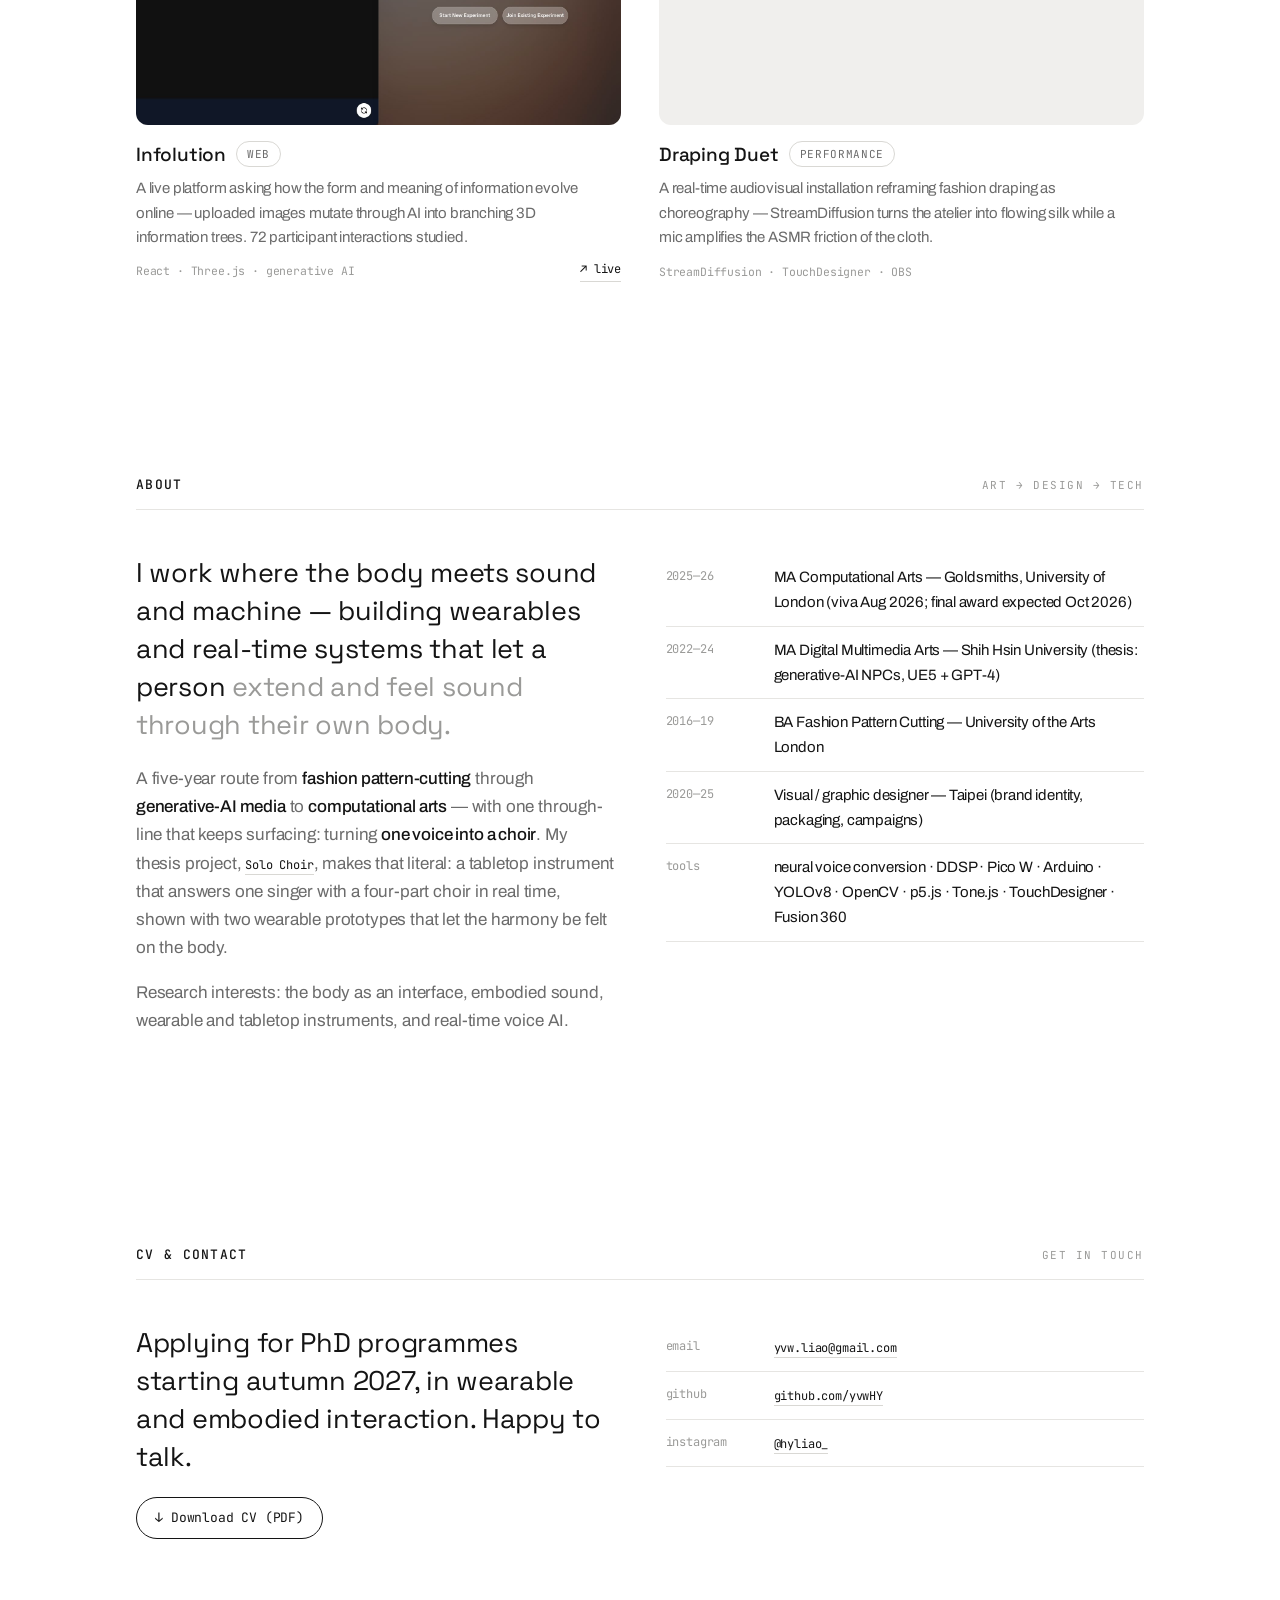
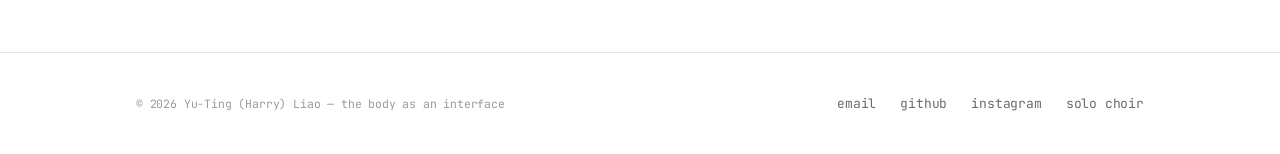
==== commit ab401eb2: "Say wearables, not wearable instruments; drop the learning claim Co-Authored-By: Claude Opus 5.5 <no" ====
--- a/index.html
+++ b/index.html
@@ -4,9 +4,9 @@
 <meta charset="UTF-8" />
 <meta name="viewport" content="width=device-width, initial-scale=1.0" />
 <title>Yu-Ting (Harry) Liao — the body as an interface</title>
-<meta name="description" content="Yu-Ting (Harry) Liao designs the body as an interface — embodied sound, wearable instruments, and real-time AI. MA Computational Arts, Goldsmiths." />
+<meta name="description" content="Yu-Ting (Harry) Liao designs the body as an interface — embodied sound, wearables, and real-time AI. MA Computational Arts, Goldsmiths." />
 <meta property="og:title" content="Yu-Ting (Harry) Liao" />
-<meta property="og:description" content="Designing the body as an interface — embodied sound, wearable instruments, real-time AI." />
+<meta property="og:description" content="Designing the body as an interface — embodied sound, wearables, real-time AI." />
 <meta property="og:type" content="website" />
 <meta property="og:image" content="https://yvwhy.github.io/media/sc-key.jpg" />
 <link rel="preconnect" href="https://fonts.googleapis.com" />
@@ -35,7 +35,7 @@
   <section class="hero">
     <div class="wrap">
       <p class="kicker reveal">Yu-Ting (Harry) Liao — designer &amp; computational artist</p>
-      <h1 class="hero__statement reveal">Designing the body as an interface<span class="dim"> — embodied sound, wearable instruments, real-time AI.</span></h1>
+      <h1 class="hero__statement reveal">Designing the body as an interface<span class="dim"> — embodied sound, wearables, real-time AI.</span></h1>
       <p class="hero__sub reveal">a five-year thread, fashion pattern-cutting → computational arts &nbsp;·&nbsp; one voice → a choir</p>
       <div class="hero__media reveal">
         <span class="media">
@@ -196,7 +196,7 @@
       <div class="section-head reveal"><h2>About</h2><span class="kicker">art → design → tech</span></div>
       <div class="cols">
         <div class="reveal">
-          <p class="lead">I work where the body meets sound and machine — building wearable instruments and real-time systems that let a person <span class="dim">extend, feel, and learn through their own body.</span></p>
+          <p class="lead">I work where the body meets sound and machine — building wearables and real-time systems that let a person <span class="dim">extend and feel sound through their own body.</span></p>
           <p class="prose" style="margin-top:22px;">A five-year route from <strong>fashion pattern-cutting</strong> through <strong>generative-AI media</strong> to <strong>computational arts</strong> — with one through-line that keeps surfacing: turning <strong>one voice into a choir</strong>. My thesis project, <a class="link" href="solo-choir.html">Solo Choir</a>, makes that literal: a tabletop instrument that answers one singer with a four-part choir in real time, shown with two wearable prototypes that let the harmony be felt on the body.</p>
           <p class="prose" style="margin-top:16px;">Research interests: the body as an interface, embodied sound, wearable and tabletop instruments, and real-time voice AI.</p>
         </div>
--- a/styles.css
+++ b/styles.css
@@ -253,3 +253,49 @@
 .pair--wide .media{ aspect-ratio:4/3; }
 .wall--4{ grid-template-columns:repeat(4,1fr); }
 @media (max-width:760px){ .wall{ grid-template-columns:repeat(3,1fr); } .wall--4{ grid-template-columns:repeat(2,1fr); } }
+
+/* ---------------- 2026-09-29: lightbox ---------------- */
+.media img.is-zoomable{ cursor:zoom-in; }
+.media img.is-zoomable:focus-visible{ outline:2px solid var(--ink); outline-offset:3px; }
+
+.lb{
+  position:fixed; inset:0; z-index:100;
+  background:rgba(14,14,14,.97);
+  display:flex; align-items:center; justify-content:center;
+  padding:clamp(44px,6vw,72px) clamp(16px,5vw,80px);
+}
+.lb[hidden]{ display:none; }
+.lb:focus{ outline:none; }
+html.lb-open .nav{ visibility:hidden; }
+.lb__fig{ margin:0; max-width:100%; max-height:100%; display:flex; flex-direction:column; align-items:center; gap:12px; }
+.lb__fig img{
+  max-width:100%; max-height:calc(100vh - 210px);
+  width:auto; height:auto; object-fit:contain; border-radius:4px;
+}
+.lb__cap{
+  font-family:var(--mono); font-size:11.5px; line-height:1.6; color:#b9b9b6;
+  text-align:center; max-width:74ch; letter-spacing:.01em;
+}
+.lb__btn{
+  position:absolute; background:none; border:0; cursor:pointer;
+  font-family:var(--mono); color:#efefec; padding:10px 14px;
+  font-size:13px; line-height:1; transition:opacity .15s;
+}
+.lb__btn:hover{ opacity:.6; }
+.lb__btn:focus-visible{ outline:1px solid #efefec; outline-offset:2px; }
+.lb__x{ top:12px; right:14px; }
+.lb__nav{ top:50%; transform:translateY(-50%); font-size:22px; padding:16px 18px; }
+.lb__prev{ left:4px; }
+.lb__next{ right:4px; }
+.lb__count{
+  font-family:var(--mono); font-size:11px; color:#7e7e7b; letter-spacing:.06em;
+}
+@media (max-width:760px){
+  .lb{ padding:52px 10px 60px; }
+  .lb__fig img{ max-height:calc(100vh - 230px); }
+  .lb__nav{ top:auto; bottom:6px; transform:none; font-size:20px; }
+  .lb__prev{ left:10px; } .lb__next{ right:10px; }
+}
+.wall--2{ grid-template-columns:repeat(2,1fr); gap:10px; }
+.wall--2 .media{ aspect-ratio:4/3; }
+@media (max-width:760px){ .wall--2{ grid-template-columns:1fr; } }
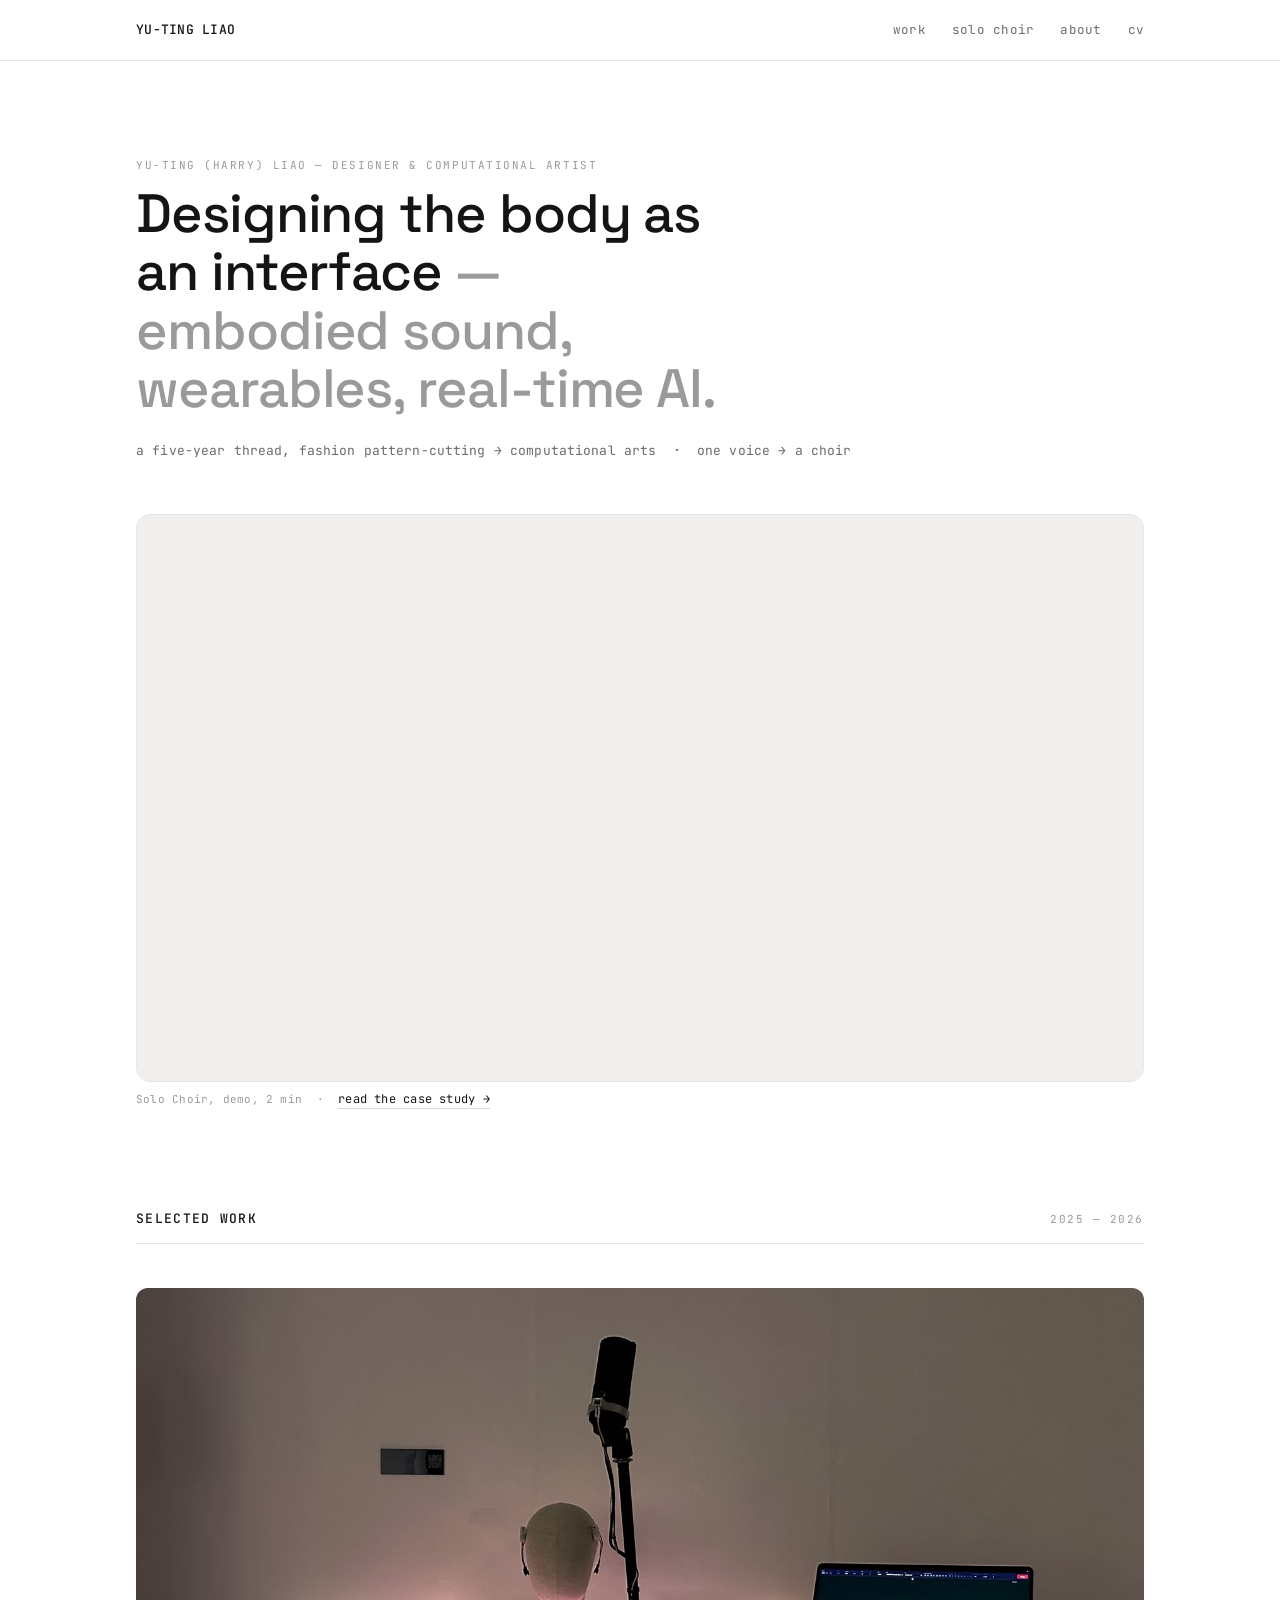
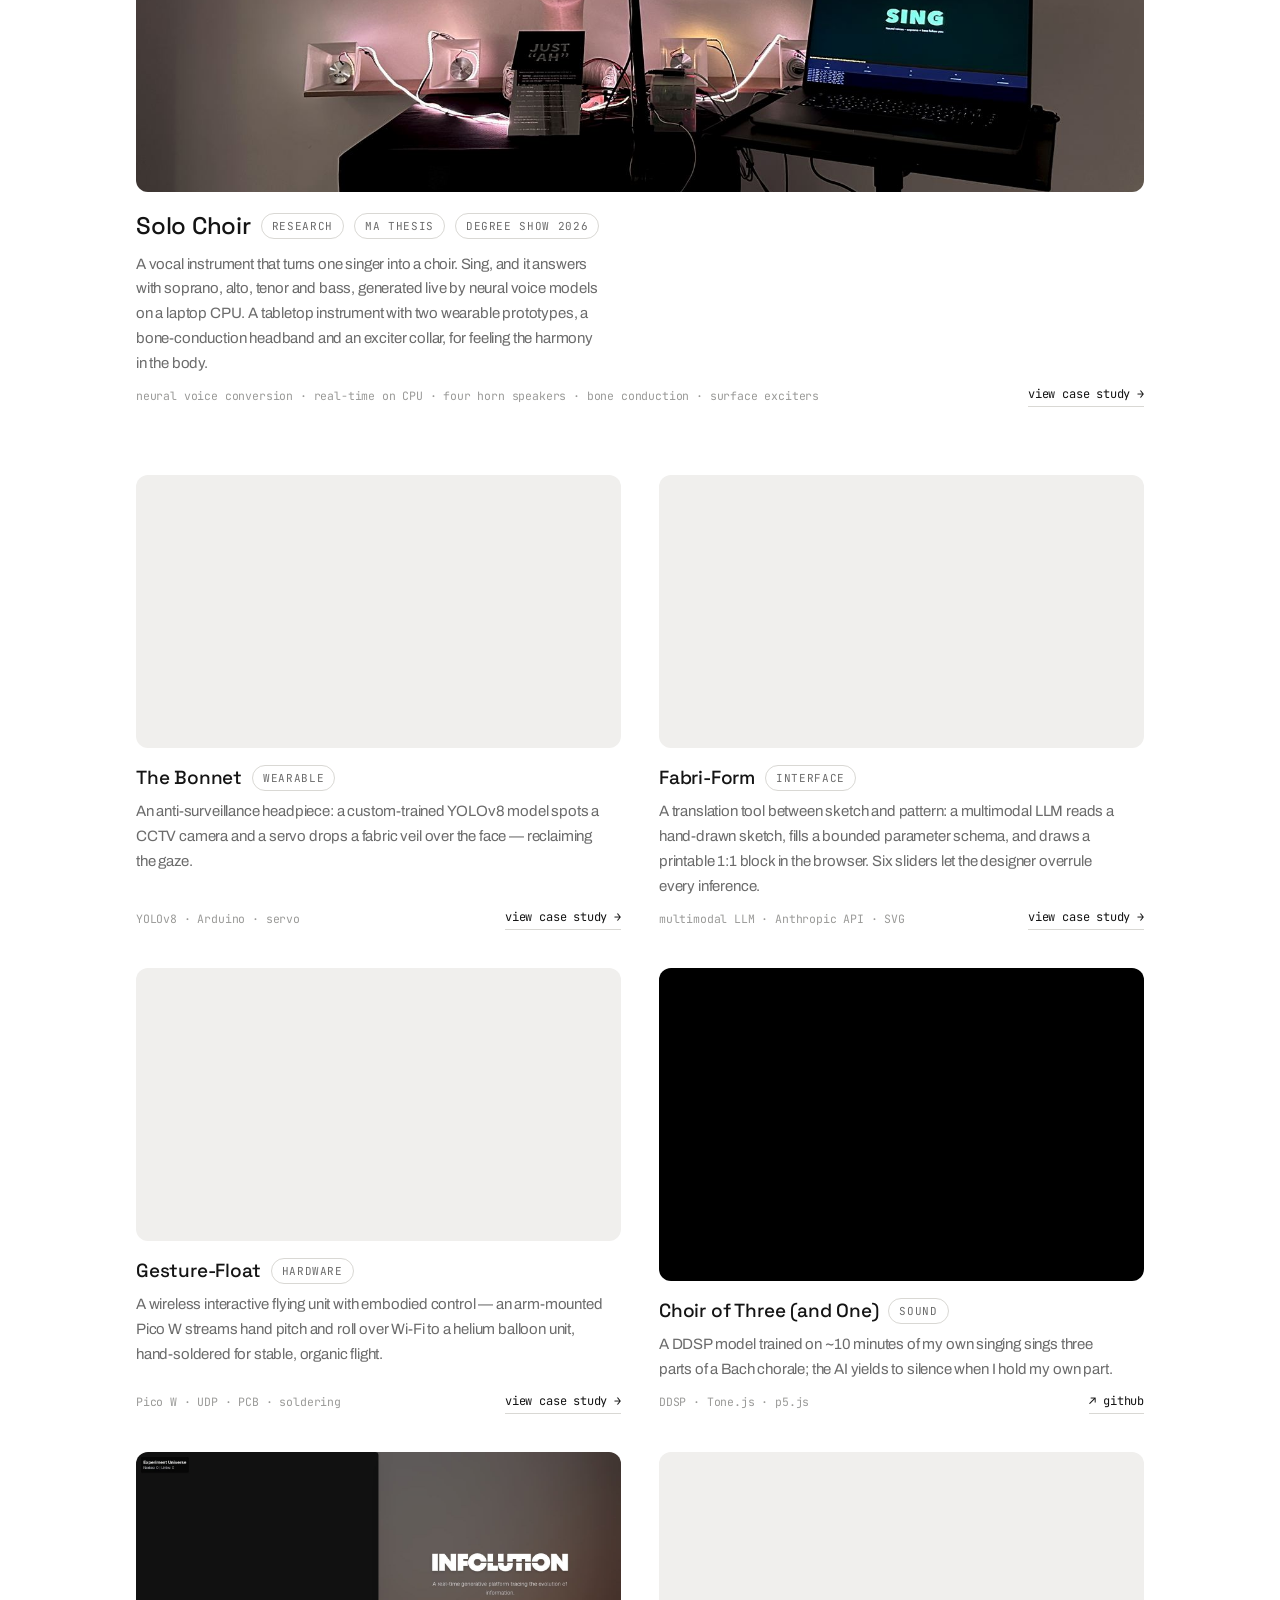
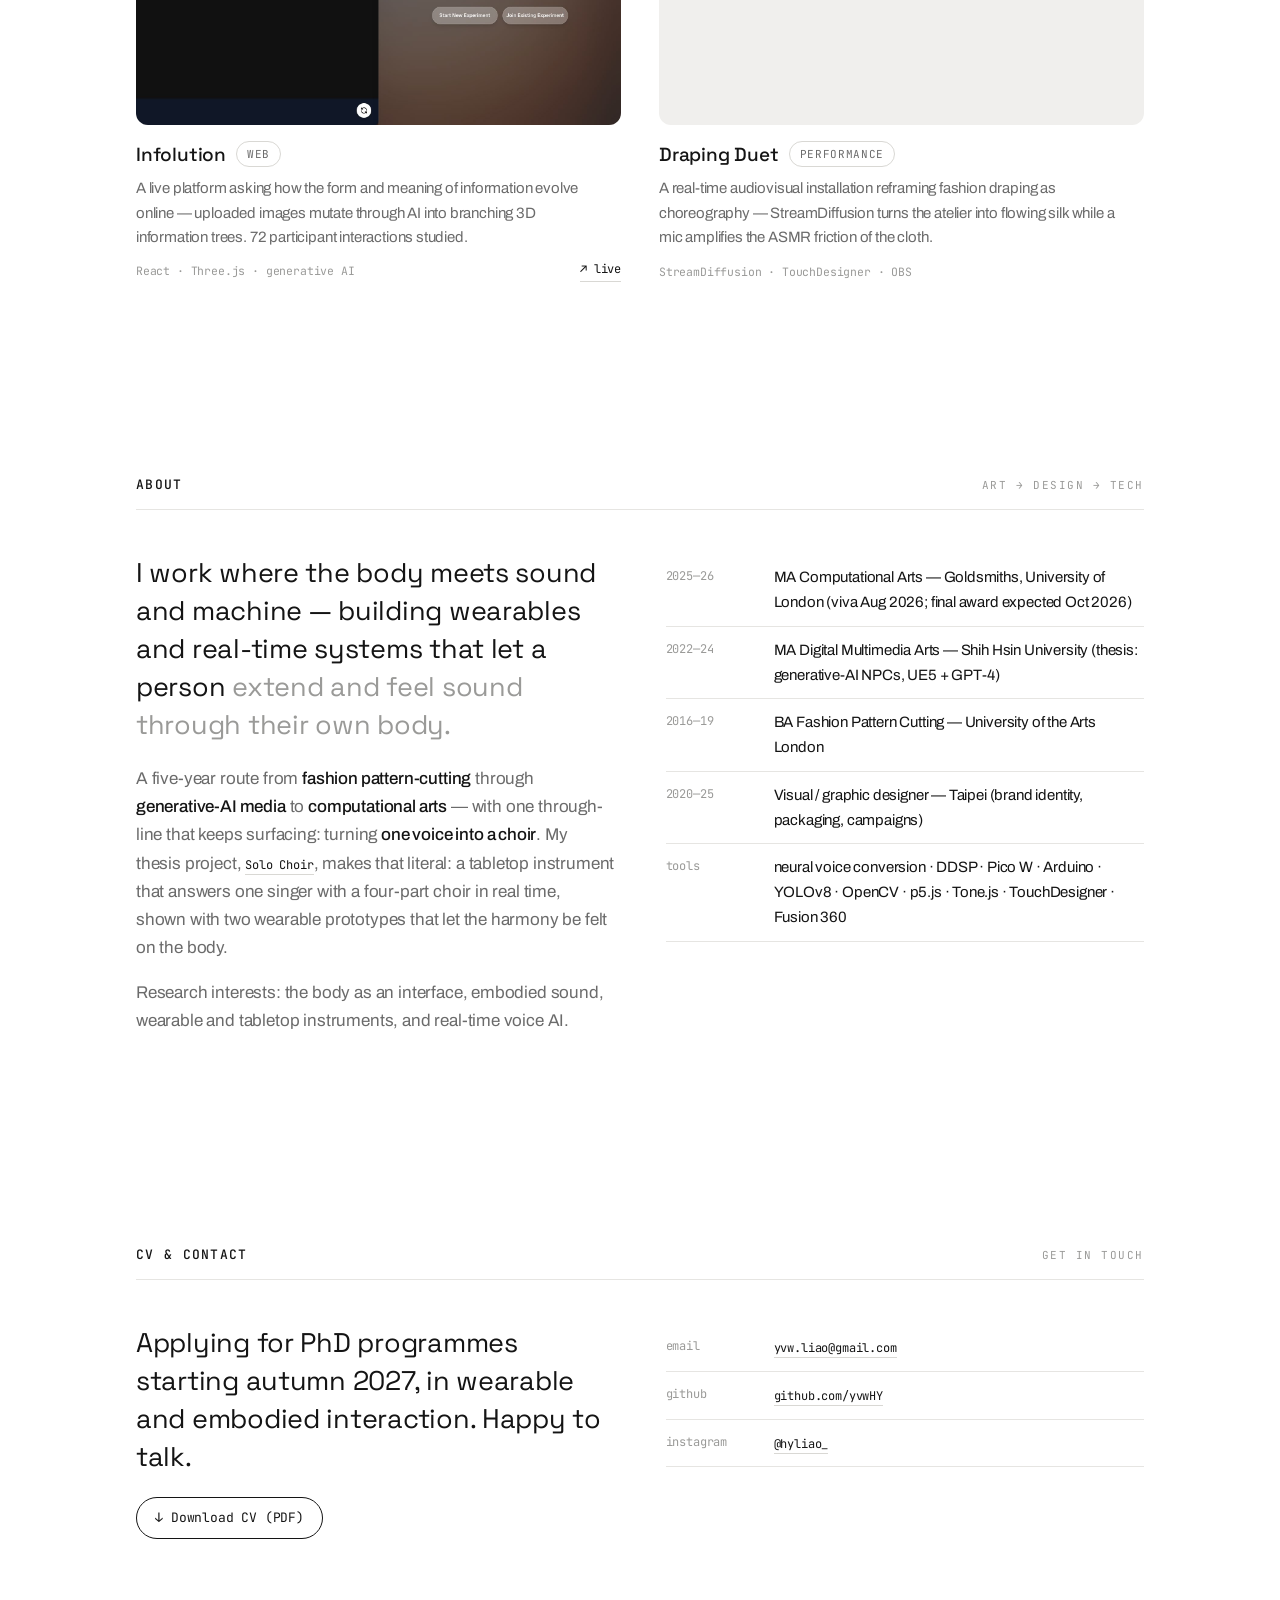
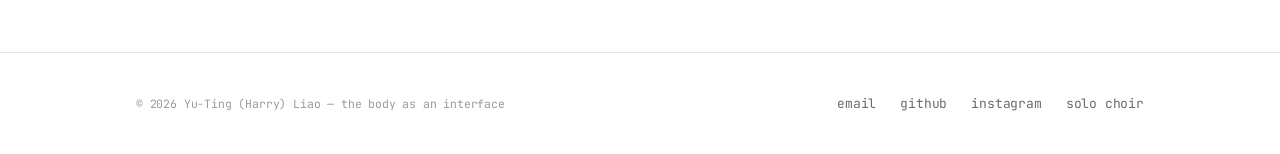
==== commit 06b8a844: "Put the works with case studies first Co-Authored-By: Claude Opus 5.5 <noreply@anthropic.com>" ====
--- a/index.html
+++ b/index.html
@@ -69,6 +69,45 @@
           </div>
         </article>
 
+        <!-- The Bonnet -->
+        <article class="card reveal">
+          <span class="media">
+            <iframe src="https://player.vimeo.com/video/1144358503?app_id=122963&amp;dnt=1" loading="lazy" allow="autoplay; fullscreen; picture-in-picture" allowfullscreen referrerpolicy="strict-origin-when-cross-origin" title="The Bonnet — video"></iframe>
+          </span>
+          <div class="card__meta"><span class="card__title">The Bonnet</span><span class="tag">Wearable</span></div>
+          <p class="card__desc">An anti-surveillance headpiece: a custom-trained YOLOv8 model spots a CCTV camera and a servo drops a fabric veil over the face — reclaiming the gaze.</p>
+          <div class="card__foot">
+            <span class="card__tech">YOLOv8 · Arduino · servo</span>
+            <a class="link" href="bonnet.html">view case study →</a>
+          </div>
+        </article>
+
+        <!-- Fabri-Form -->
+        <article class="card reveal">
+          <span class="media">
+            <iframe src="https://player.vimeo.com/video/1186248027?app_id=122963&amp;dnt=1" loading="lazy" allow="autoplay; fullscreen; picture-in-picture" allowfullscreen referrerpolicy="strict-origin-when-cross-origin" title="Fabri-Form — video"></iframe>
+          </span>
+          <div class="card__meta"><span class="card__title">Fabri-Form</span><span class="tag">Interface</span></div>
+          <p class="card__desc">A translation tool between sketch and pattern: a multimodal LLM reads a hand-drawn sketch, fills a bounded parameter schema, and draws a printable 1:1 block in the browser. Six sliders let the designer overrule every inference.</p>
+          <div class="card__foot">
+            <span class="card__tech">multimodal LLM · Anthropic API · SVG</span>
+            <a class="link" href="fabri-form.html">view case study →</a>
+          </div>
+        </article>
+
+        <!-- Gesture-Float -->
+        <article class="card reveal">
+          <span class="media">
+            <iframe src="https://player.vimeo.com/video/1176254975?app_id=122963&amp;dnt=1" loading="lazy" allow="autoplay; fullscreen; picture-in-picture" allowfullscreen referrerpolicy="strict-origin-when-cross-origin" title="Gesture-Float — video"></iframe>
+          </span>
+          <div class="card__meta"><span class="card__title">Gesture-Float</span><span class="tag">Hardware</span></div>
+          <p class="card__desc">A wireless interactive flying unit with embodied control — an arm-mounted Pico W streams hand pitch and roll over Wi-Fi to a helium balloon unit, hand-soldered for stable, organic flight.</p>
+          <div class="card__foot">
+            <span class="card__tech">Pico W · UDP · PCB · soldering</span>
+            <a class="link" href="gesture-float.html">view case study →</a>
+          </div>
+        </article>
+
         <!-- Choir of Three -->
         <article class="card reveal">
           <span class="media" style="aspect-ratio:372/240; background:#000;">
@@ -79,45 +118,6 @@
           <div class="card__foot">
             <span class="card__tech">DDSP · Tone.js · p5.js</span>
             <a class="link" href="https://github.com/yvwHY/ChoirofThree_andOne" target="_blank" rel="noopener">↗ github</a>
-          </div>
-        </article>
-
-        <!-- The Bonnet -->
-        <article class="card reveal">
-          <span class="media">
-            <iframe src="https://player.vimeo.com/video/1144358503?app_id=122963&amp;dnt=1" loading="lazy" allow="autoplay; fullscreen; picture-in-picture" allowfullscreen referrerpolicy="strict-origin-when-cross-origin" title="The Bonnet — video"></iframe>
-          </span>
-          <div class="card__meta"><span class="card__title">The Bonnet</span><span class="tag">Wearable</span></div>
-          <p class="card__desc">An anti-surveillance headpiece: a custom-trained YOLOv8 model spots a CCTV camera and a servo drops a fabric veil over the face — reclaiming the gaze.</p>
-          <div class="card__foot">
-            <span class="card__tech">YOLOv8 · Arduino · servo</span>
-            <a class="link" href="bonnet.html">view case study →</a>
-          </div>
-        </article>
-
-        <!-- Fabri-Form -->
-        <article class="card reveal">
-          <span class="media">
-            <iframe src="https://player.vimeo.com/video/1186248027?app_id=122963&amp;dnt=1" loading="lazy" allow="autoplay; fullscreen; picture-in-picture" allowfullscreen referrerpolicy="strict-origin-when-cross-origin" title="Fabri-Form — video"></iframe>
-          </span>
-          <div class="card__meta"><span class="card__title">Fabri-Form</span><span class="tag">Interface</span></div>
-          <p class="card__desc">A translation tool between sketch and pattern: a multimodal LLM reads a hand-drawn sketch, fills a bounded parameter schema, and draws a printable 1:1 block in the browser. Six sliders let the designer overrule every inference.</p>
-          <div class="card__foot">
-            <span class="card__tech">multimodal LLM · Anthropic API · SVG</span>
-            <a class="link" href="fabri-form.html">view case study →</a>
-          </div>
-        </article>
-
-        <!-- Gesture-Float -->
-        <article class="card reveal">
-          <span class="media">
-            <iframe src="https://player.vimeo.com/video/1176254975?app_id=122963&amp;dnt=1" loading="lazy" allow="autoplay; fullscreen; picture-in-picture" allowfullscreen referrerpolicy="strict-origin-when-cross-origin" title="Gesture-Float — video"></iframe>
-          </span>
-          <div class="card__meta"><span class="card__title">Gesture-Float</span><span class="tag">Hardware</span></div>
-          <p class="card__desc">A wireless interactive flying unit with embodied control — an arm-mounted Pico W streams hand pitch and roll over Wi-Fi to a helium balloon unit, hand-soldered for stable, organic flight.</p>
-          <div class="card__foot">
-            <span class="card__tech">Pico W · UDP · PCB · soldering</span>
-            <a class="link" href="gesture-float.html">view case study →</a>
           </div>
         </article>
 
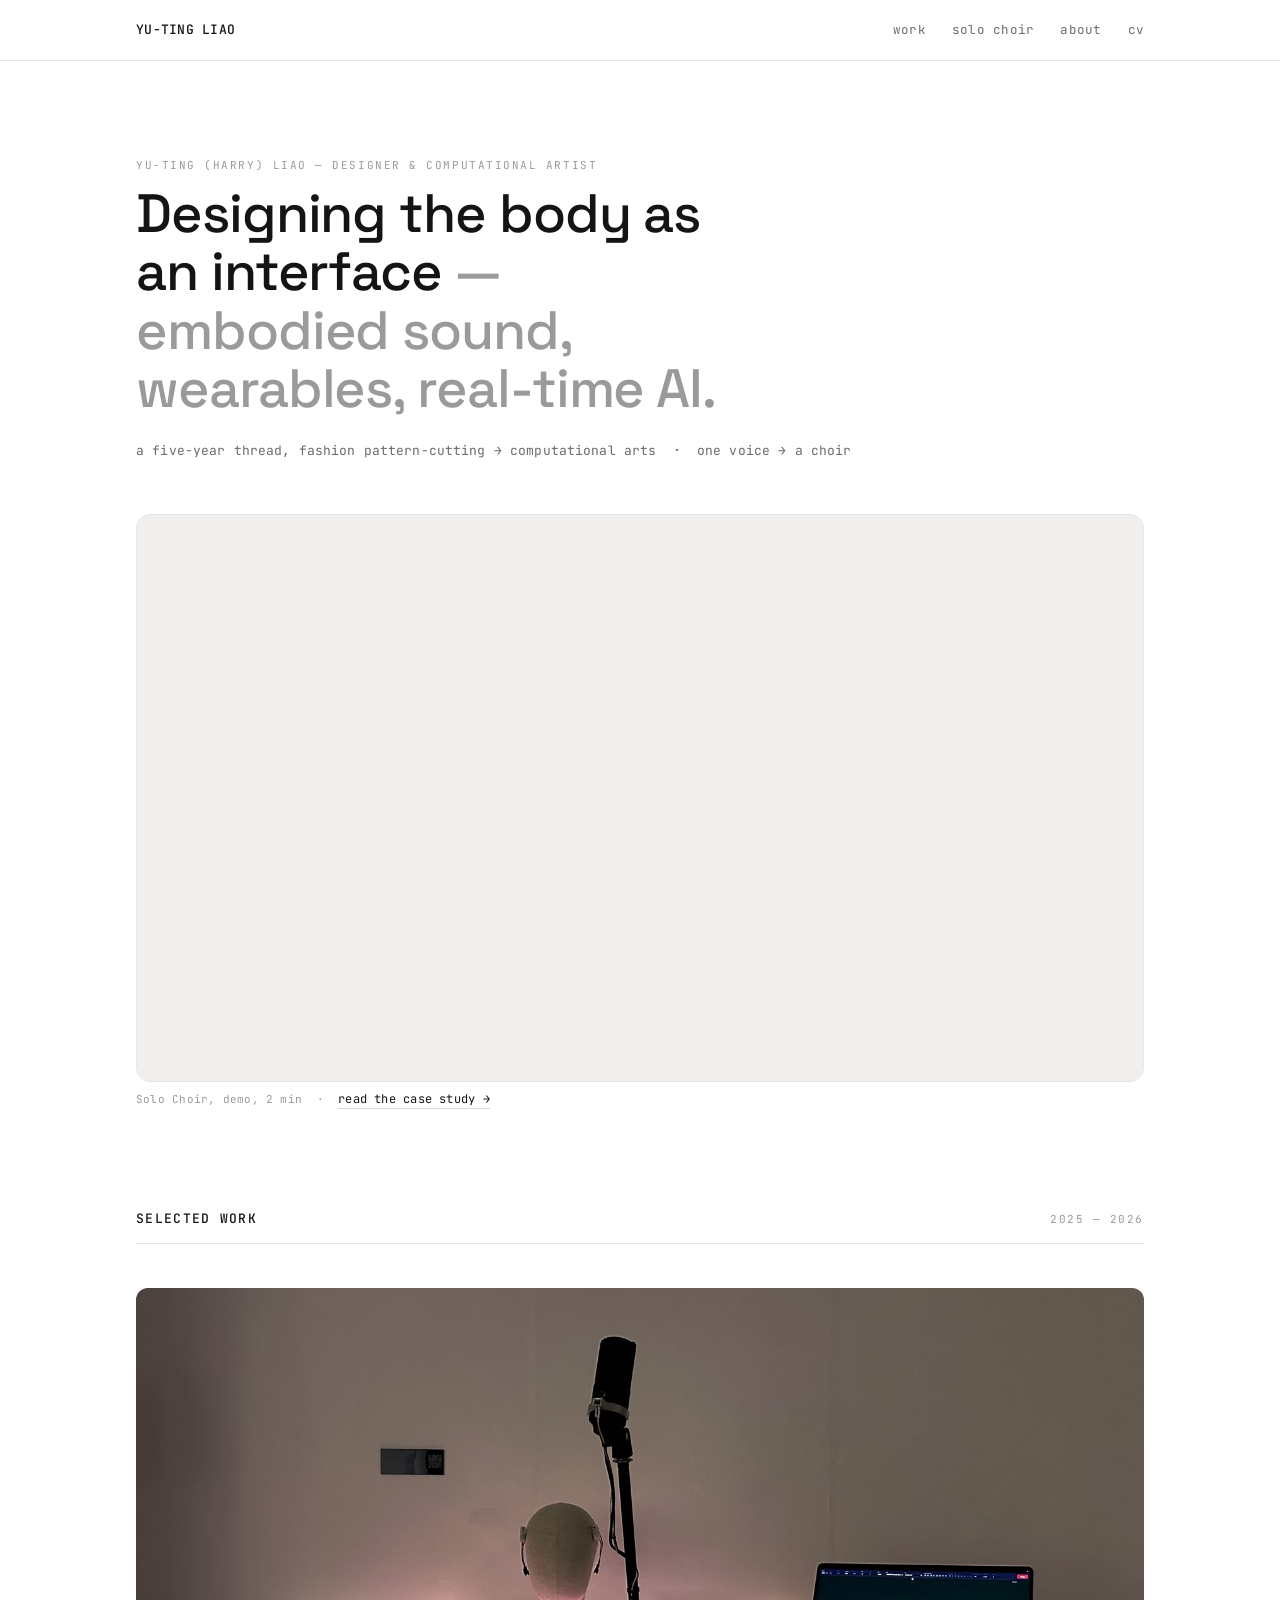
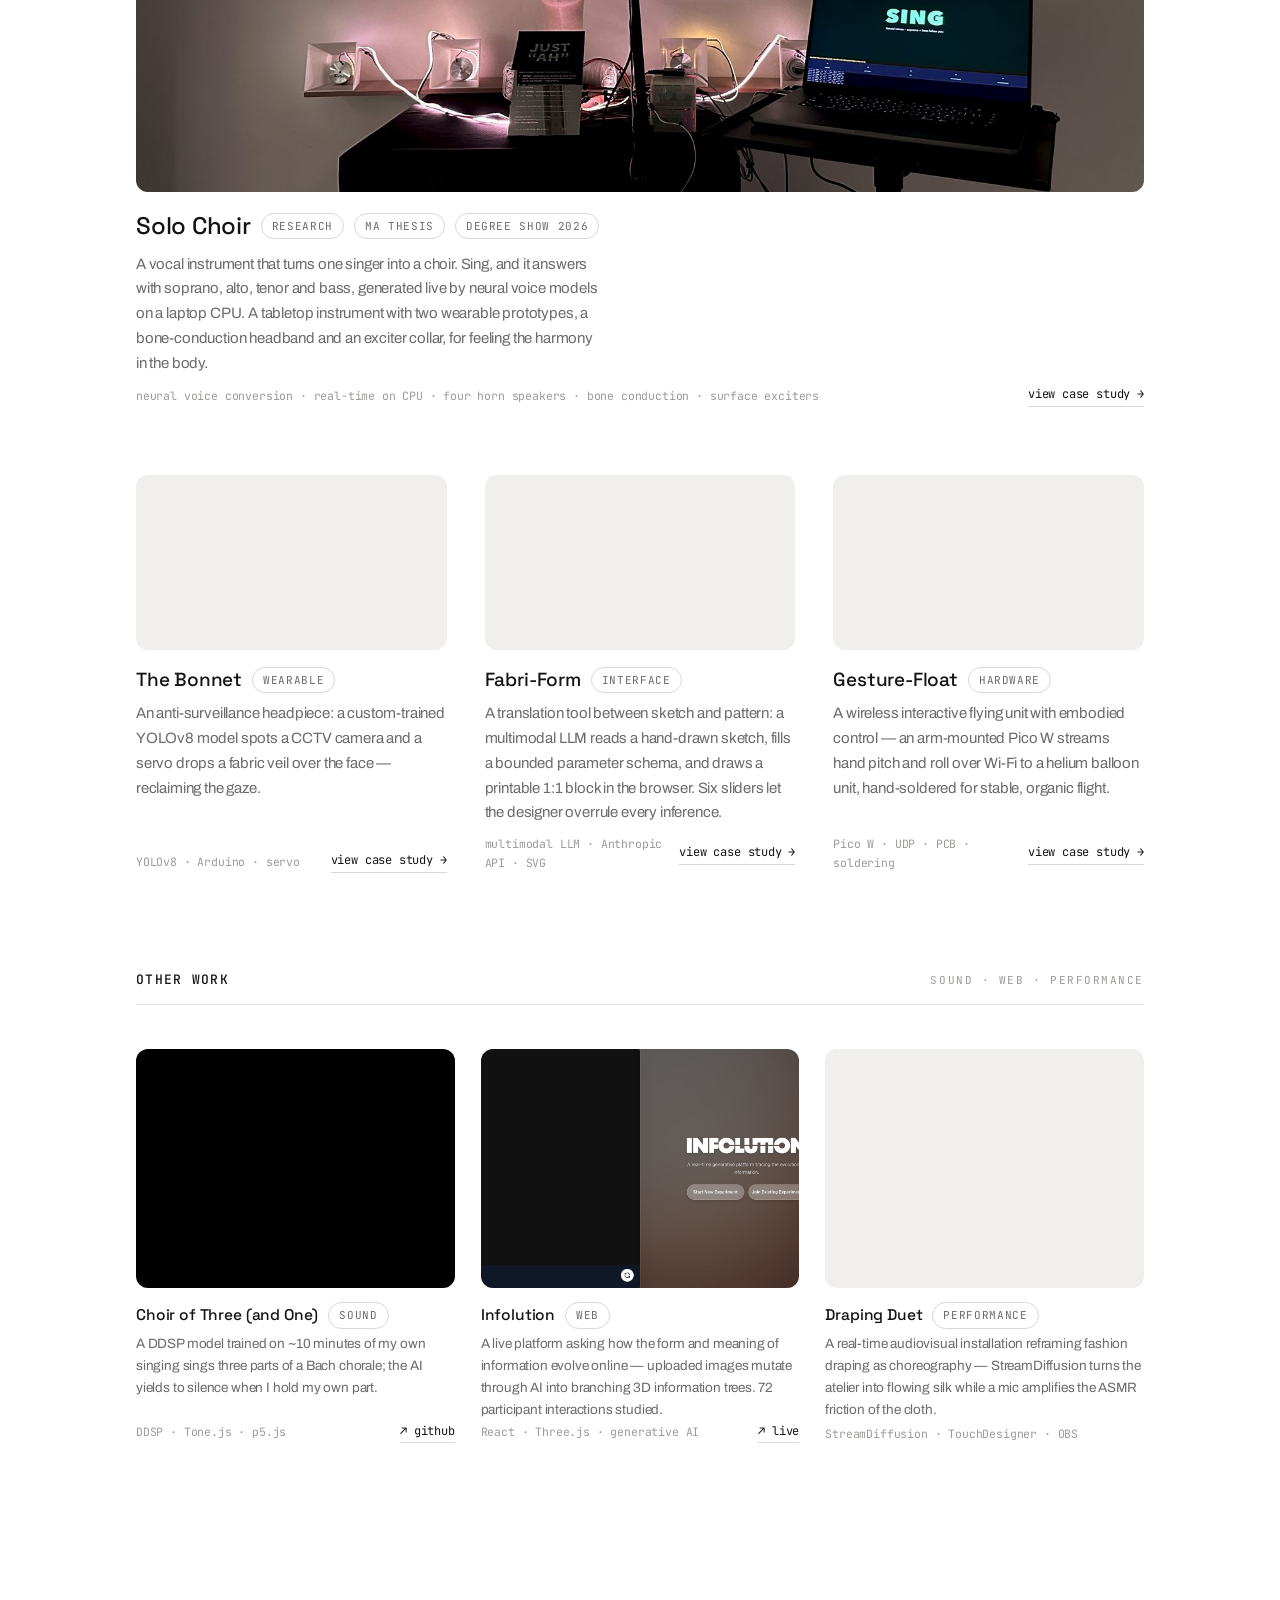
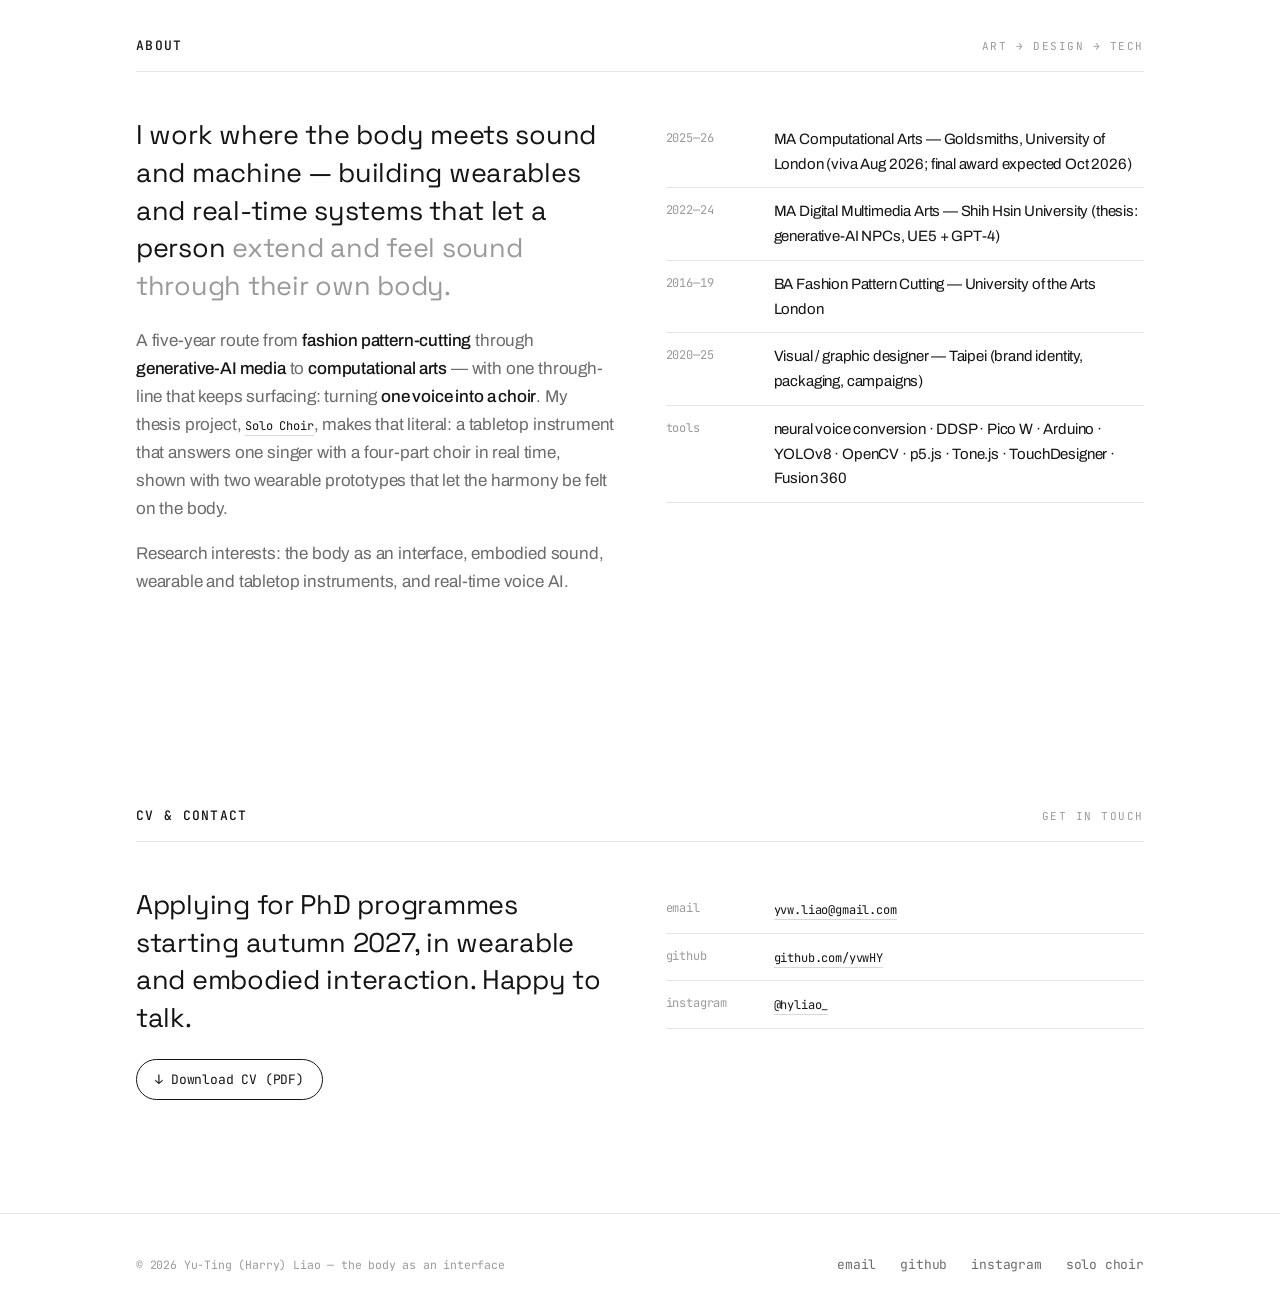
==== commit 7bbbab6e: "Split the work grid into case studies and other work; tidy the CV - Index: Selected work keeps Solo " ====
--- a/index.html
+++ b/index.html
@@ -54,7 +54,7 @@
         <span class="kicker">2025 — 2026</span>
       </div>
 
-      <div class="grid">
+      <div class="grid grid--three">
 
         <!-- FEATURE: Solo Choir -->
         <article class="card card--feature reveal">
@@ -108,9 +108,18 @@
           </div>
         </article>
 
+      </div>
+
+      <!-- OTHER WORK — shorter entries, no case-study page -->
+      <div class="section-head reveal" style="margin-top:clamp(56px,8vw,96px);">
+        <h2>Other work</h2>
+        <span class="kicker">sound · web · performance</span>
+      </div>
+      <div class="grid grid--mini">
+
         <!-- Choir of Three -->
         <article class="card reveal">
-          <span class="media" style="aspect-ratio:372/240; background:#000;">
+          <span class="media" style="background:#000;">
             <iframe src="https://player.vimeo.com/video/1186539306?app_id=122963&amp;dnt=1" loading="lazy" allow="autoplay; fullscreen; picture-in-picture" allowfullscreen referrerpolicy="strict-origin-when-cross-origin" title="Choir of Three (and One) — video"></iframe>
           </span>
           <div class="card__meta"><span class="card__title">Choir of Three (and One)</span><span class="tag">Sound</span></div>
--- a/styles.css
+++ b/styles.css
@@ -157,6 +157,9 @@
 .grid--mini .card__title{ font-size:15.5px; }
 .grid--mini .card__desc{ font-size:13.5px; margin:4px 0 0; }
 @media (max-width:760px){ .grid--mini{ grid-template-columns:1fr; } }
+.grid--three{ grid-template-columns:repeat(3,1fr); }
+@media (max-width:960px){ .grid--three{ grid-template-columns:repeat(2,1fr); } }
+@media (max-width:760px){ .grid--three{ grid-template-columns:1fr; } }
 
 /* ---------------- spec stats ---------------- */
 .specs{ display:grid; grid-template-columns:repeat(4,1fr); gap:14px; margin:26px 0; }
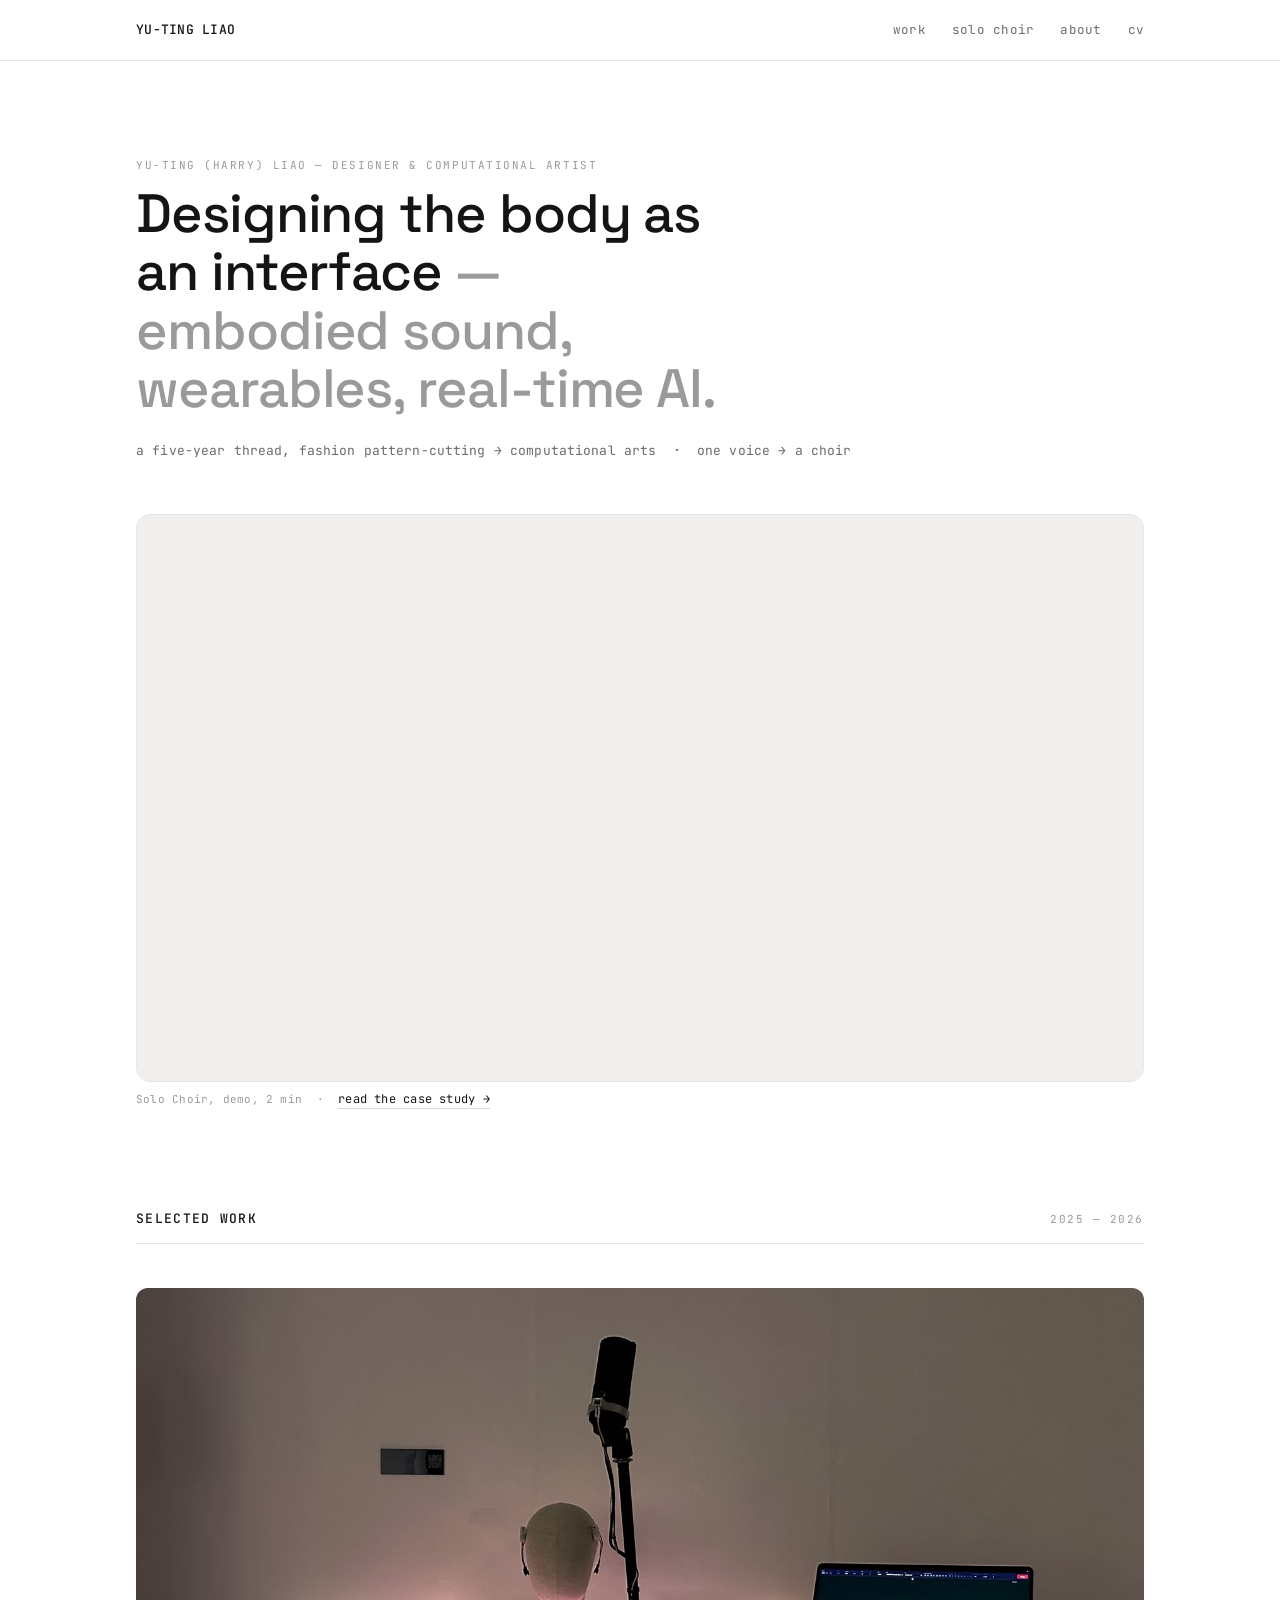
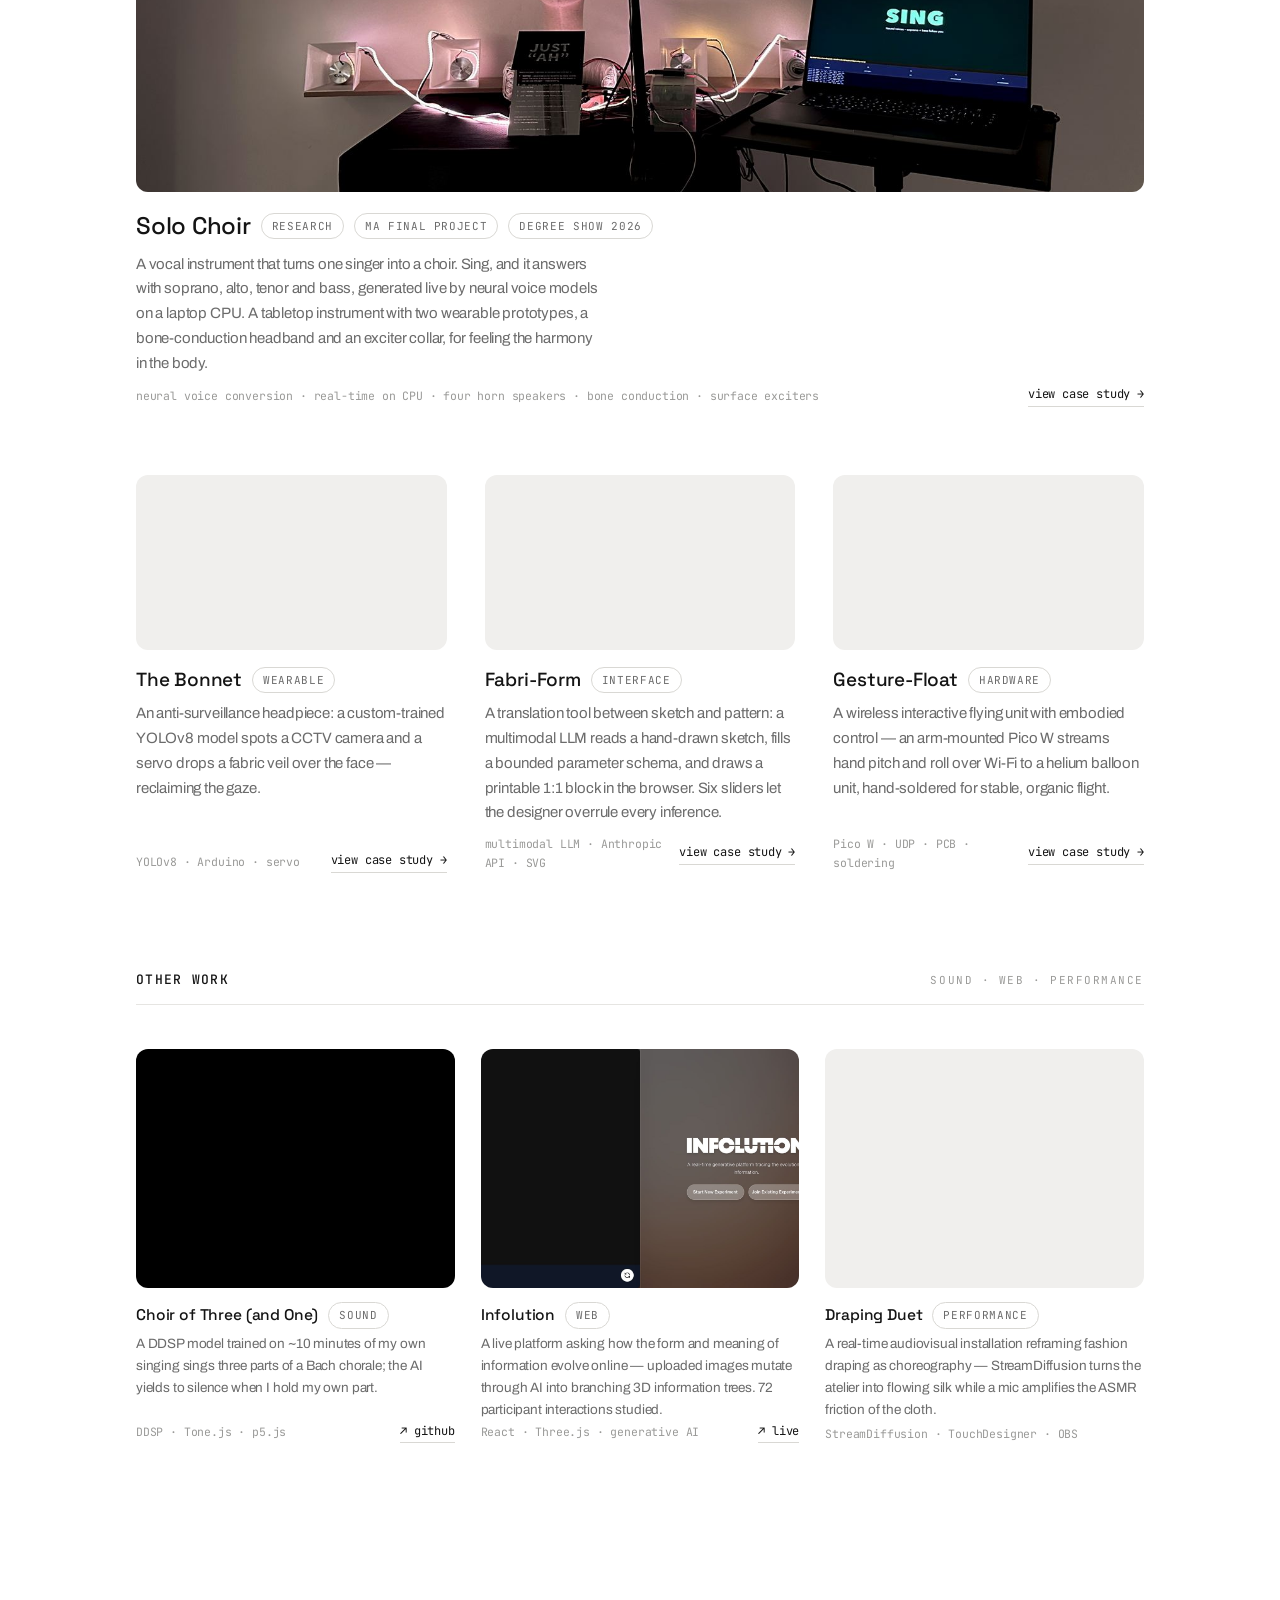
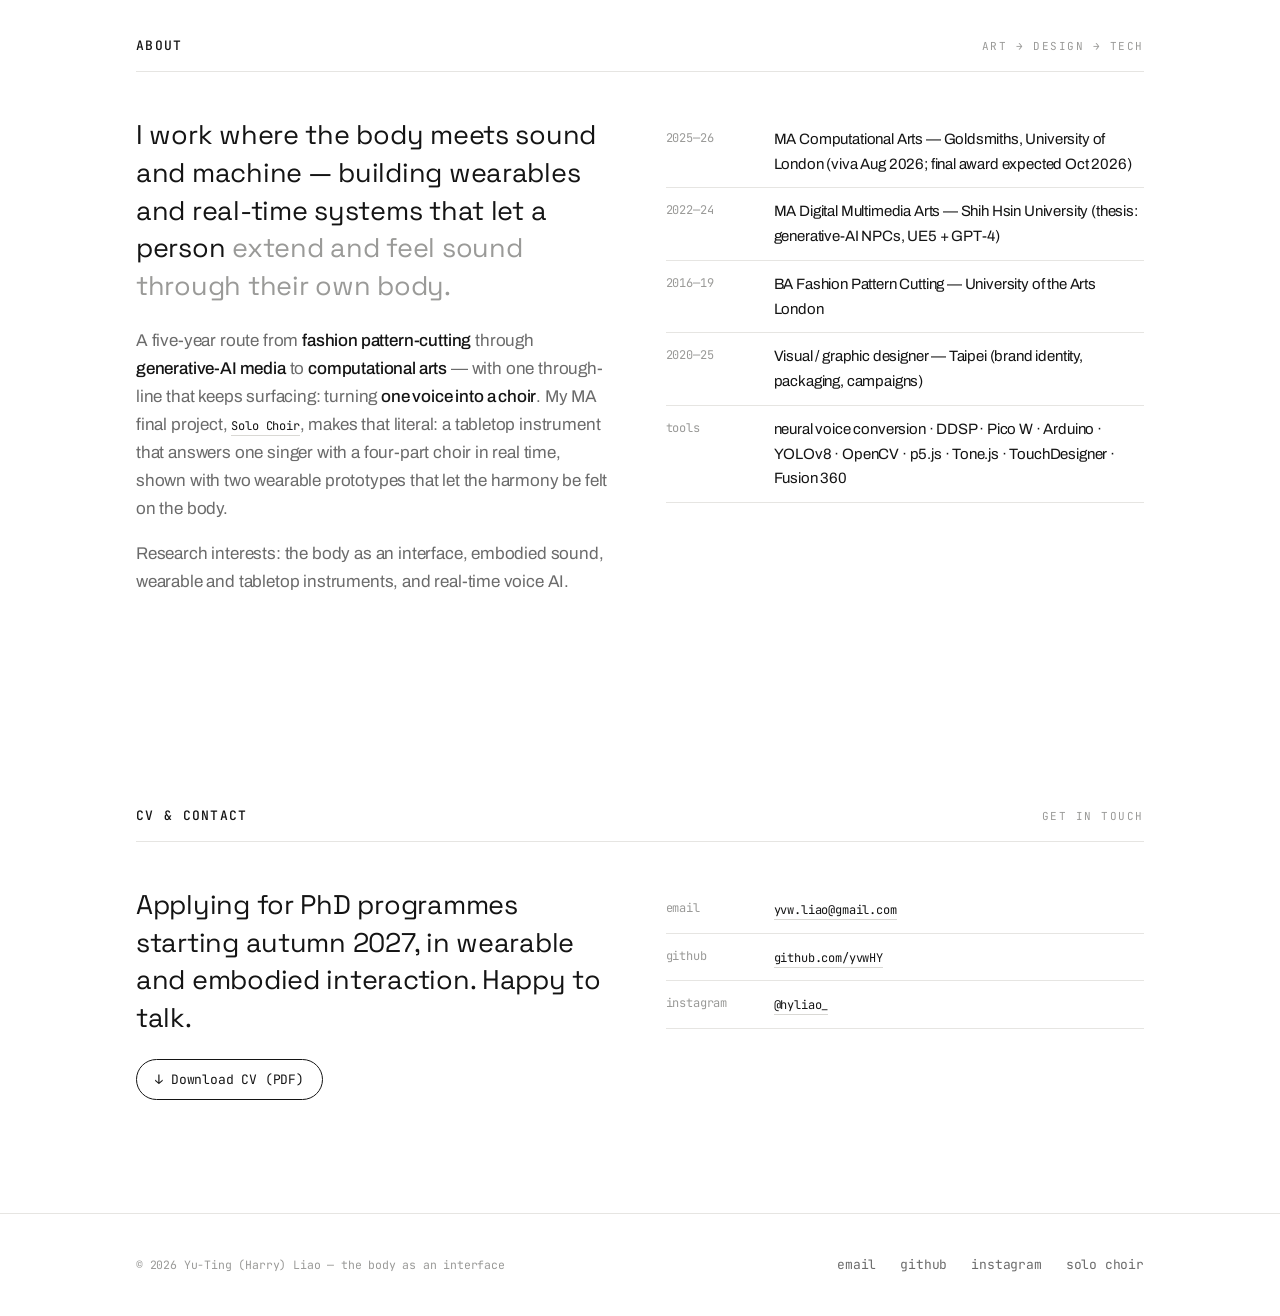
==== commit 825fcec2: "Call Solo Choir the MA final project, not a thesis Co-Authored-By: Claude Opus 5.5 <noreply@anthropi" ====
--- a/index.html
+++ b/index.html
@@ -61,7 +61,7 @@
           <a class="media" href="solo-choir.html" aria-label="Solo Choir — view case study" style="aspect-ratio:2/1;">
             <img src="media/sc-install.jpg" style="object-position:center 55%;" alt="Solo Choir installed at the degree show: head model, boom microphone and laptop reading SING, lit in the dark" loading="lazy" />
           </a>
-          <div class="card__meta"><span class="card__title">Solo Choir</span><span class="tag">Research</span><span class="tag">MA thesis</span><span class="tag">Degree show 2026</span></div>
+          <div class="card__meta"><span class="card__title">Solo Choir</span><span class="tag">Research</span><span class="tag">MA final project</span><span class="tag">Degree show 2026</span></div>
           <p class="card__desc">A vocal instrument that turns one singer into a choir. Sing, and it answers with soprano, alto, tenor and bass, generated live by neural voice models on a laptop CPU. A tabletop instrument with two wearable prototypes, a bone-conduction headband and an exciter collar, for feeling the harmony in the body.</p>
           <div class="card__foot">
             <span class="card__tech">neural voice conversion · real-time on CPU · four horn speakers · bone conduction · surface exciters</span>
@@ -206,7 +206,7 @@
       <div class="cols">
         <div class="reveal">
           <p class="lead">I work where the body meets sound and machine — building wearables and real-time systems that let a person <span class="dim">extend and feel sound through their own body.</span></p>
-          <p class="prose" style="margin-top:22px;">A five-year route from <strong>fashion pattern-cutting</strong> through <strong>generative-AI media</strong> to <strong>computational arts</strong> — with one through-line that keeps surfacing: turning <strong>one voice into a choir</strong>. My thesis project, <a class="link" href="solo-choir.html">Solo Choir</a>, makes that literal: a tabletop instrument that answers one singer with a four-part choir in real time, shown with two wearable prototypes that let the harmony be felt on the body.</p>
+          <p class="prose" style="margin-top:22px;">A five-year route from <strong>fashion pattern-cutting</strong> through <strong>generative-AI media</strong> to <strong>computational arts</strong> — with one through-line that keeps surfacing: turning <strong>one voice into a choir</strong>. My MA final project, <a class="link" href="solo-choir.html">Solo Choir</a>, makes that literal: a tabletop instrument that answers one singer with a four-part choir in real time, shown with two wearable prototypes that let the harmony be felt on the body.</p>
           <p class="prose" style="margin-top:16px;">Research interests: the body as an interface, embodied sound, wearable and tabletop instruments, and real-time voice AI.</p>
         </div>
         <div class="reveal">
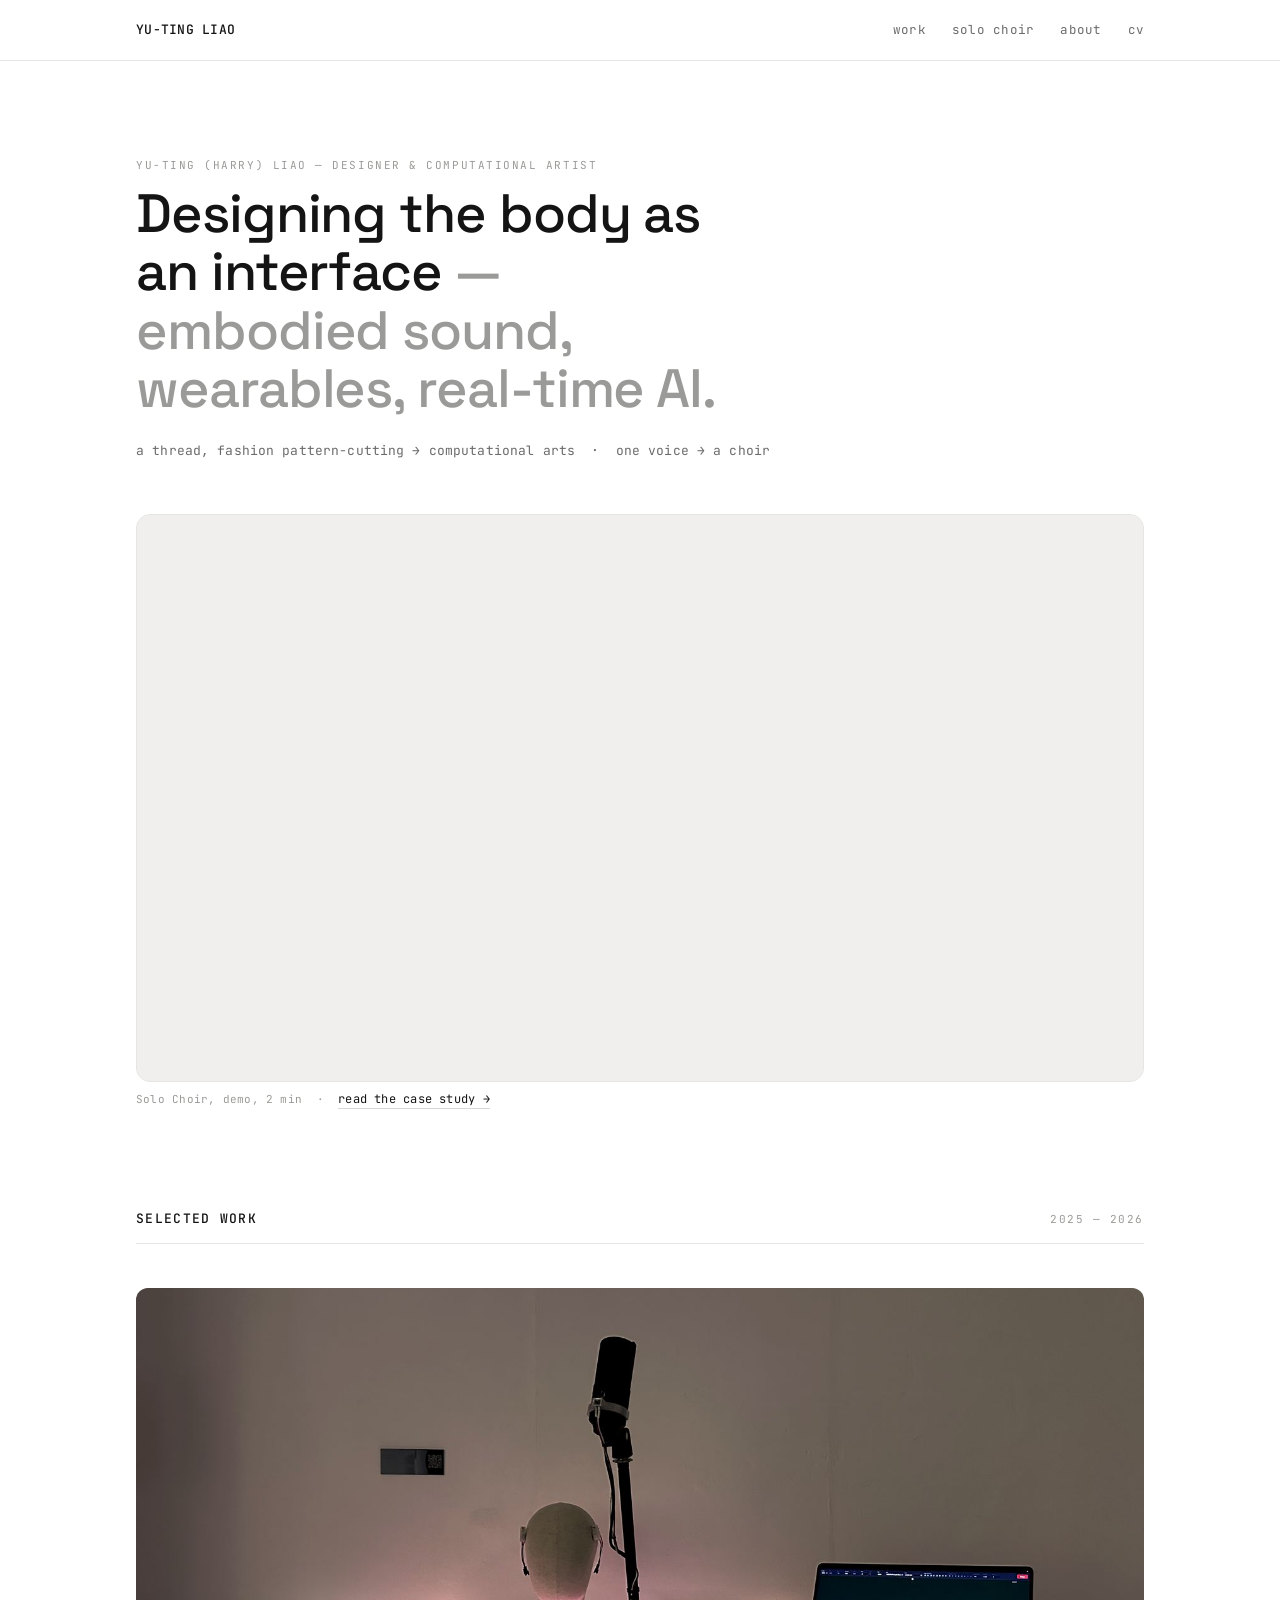
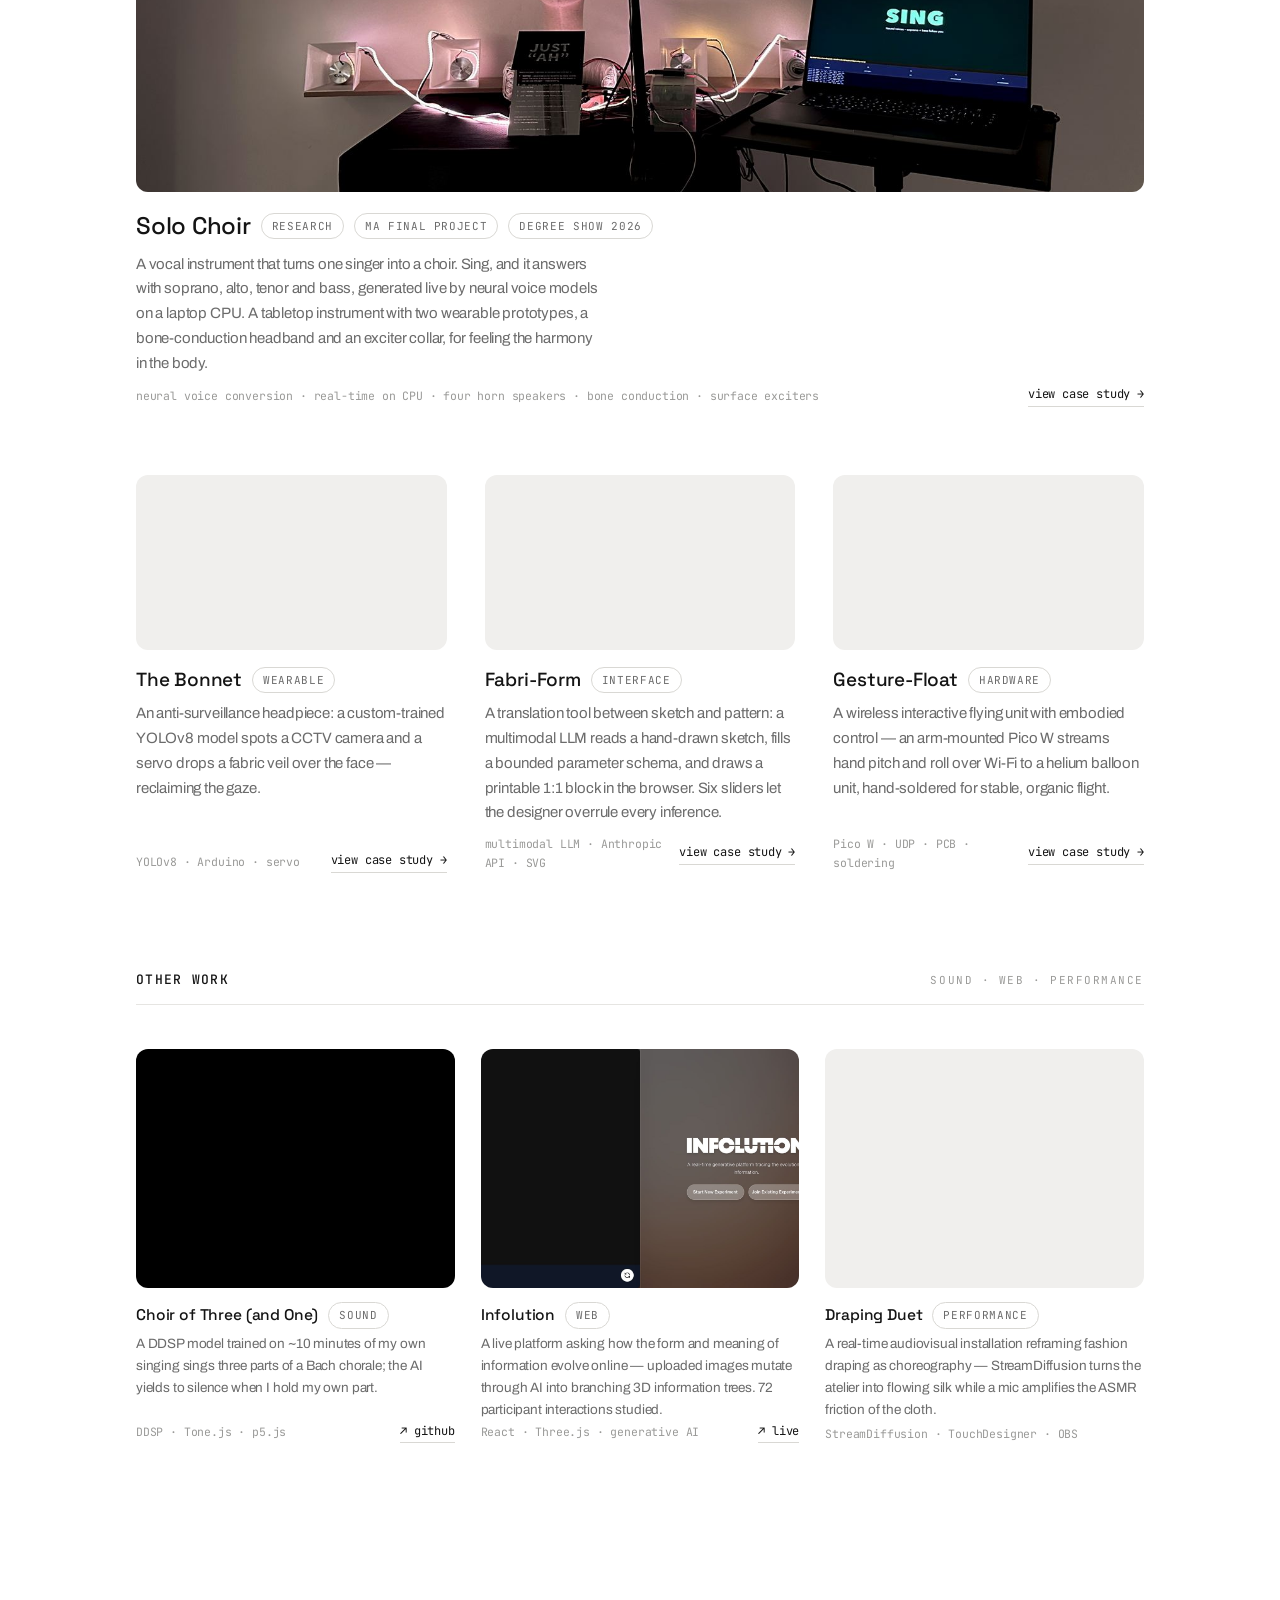
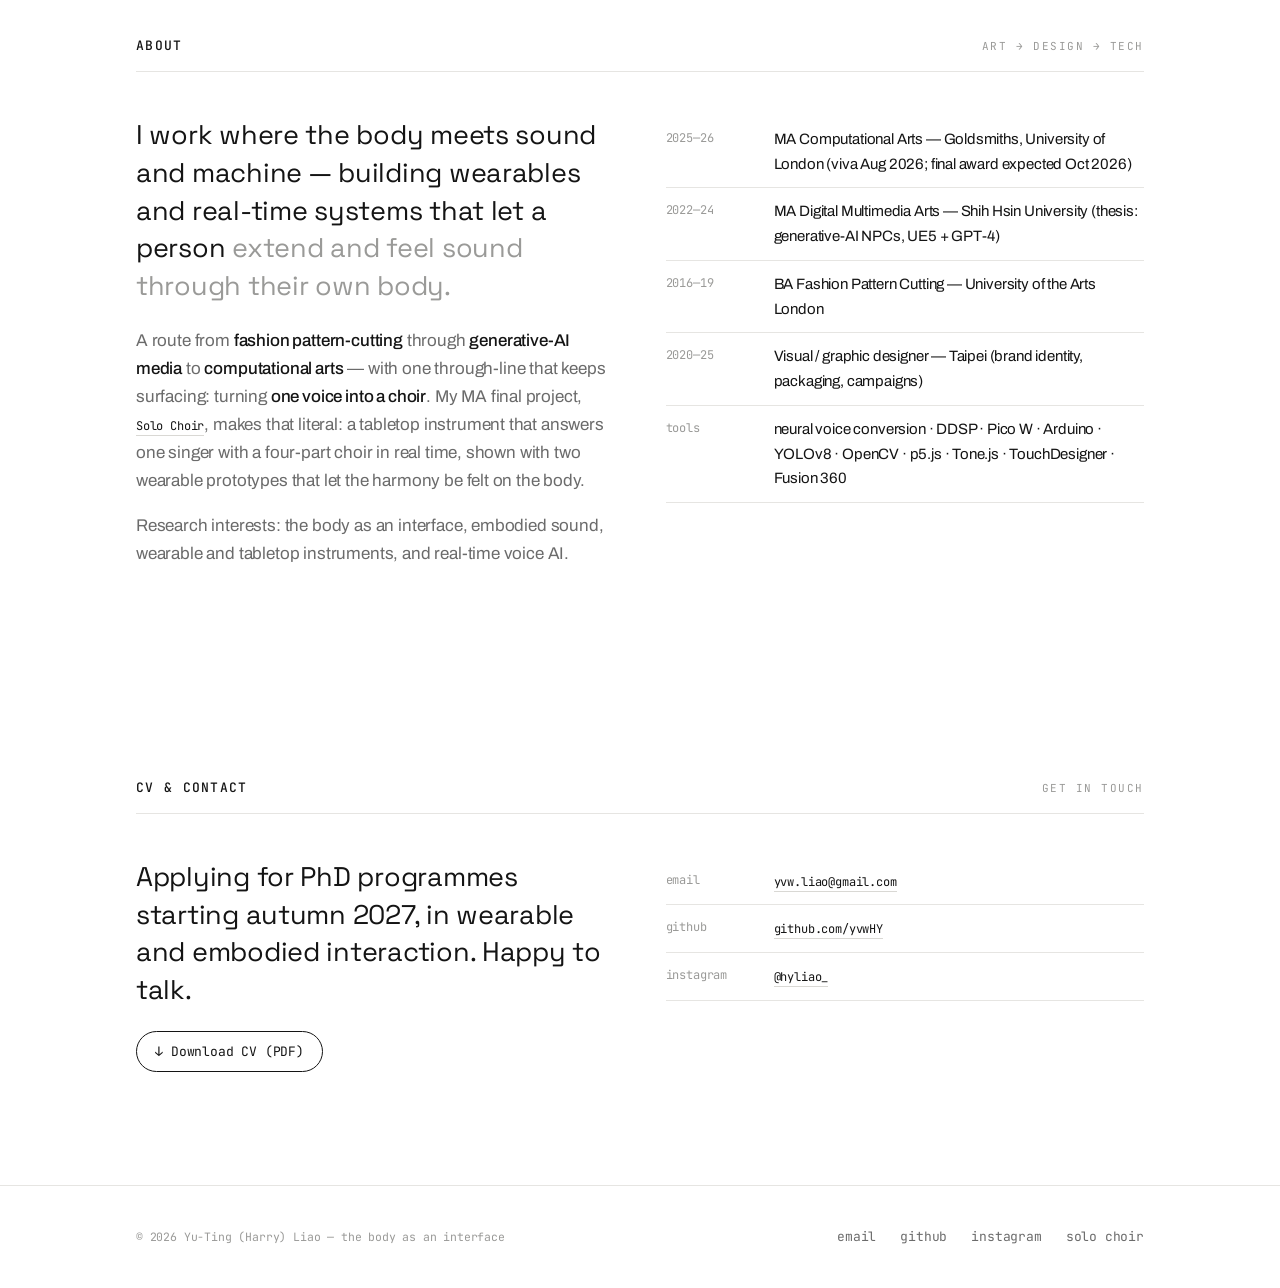
==== commit 49c84121: "Match the CV page About to the PDF; drop the year counts on the home page Co-Authored-By: Claude Opu" ====
--- a/index.html
+++ b/index.html
@@ -36,7 +36,7 @@
     <div class="wrap">
       <p class="kicker reveal">Yu-Ting (Harry) Liao — designer &amp; computational artist</p>
       <h1 class="hero__statement reveal">Designing the body as an interface<span class="dim"> — embodied sound, wearables, real-time AI.</span></h1>
-      <p class="hero__sub reveal">a five-year thread, fashion pattern-cutting → computational arts &nbsp;·&nbsp; one voice → a choir</p>
+      <p class="hero__sub reveal">a thread, fashion pattern-cutting → computational arts &nbsp;·&nbsp; one voice → a choir</p>
       <div class="hero__media reveal">
         <span class="media">
           <iframe src="https://player.vimeo.com/video/1223687812?app_id=122963&amp;dnt=1&amp;title=0&amp;byline=0&amp;portrait=0" loading="lazy" allow="autoplay; fullscreen; picture-in-picture" allowfullscreen referrerpolicy="strict-origin-when-cross-origin" title="Solo Choir — demo video (2 min)"></iframe>
@@ -206,7 +206,7 @@
       <div class="cols">
         <div class="reveal">
           <p class="lead">I work where the body meets sound and machine — building wearables and real-time systems that let a person <span class="dim">extend and feel sound through their own body.</span></p>
-          <p class="prose" style="margin-top:22px;">A five-year route from <strong>fashion pattern-cutting</strong> through <strong>generative-AI media</strong> to <strong>computational arts</strong> — with one through-line that keeps surfacing: turning <strong>one voice into a choir</strong>. My MA final project, <a class="link" href="solo-choir.html">Solo Choir</a>, makes that literal: a tabletop instrument that answers one singer with a four-part choir in real time, shown with two wearable prototypes that let the harmony be felt on the body.</p>
+          <p class="prose" style="margin-top:22px;">A route from <strong>fashion pattern-cutting</strong> through <strong>generative-AI media</strong> to <strong>computational arts</strong> — with one through-line that keeps surfacing: turning <strong>one voice into a choir</strong>. My MA final project, <a class="link" href="solo-choir.html">Solo Choir</a>, makes that literal: a tabletop instrument that answers one singer with a four-part choir in real time, shown with two wearable prototypes that let the harmony be felt on the body.</p>
           <p class="prose" style="margin-top:16px;">Research interests: the body as an interface, embodied sound, wearable and tabletop instruments, and real-time voice AI.</p>
         </div>
         <div class="reveal">
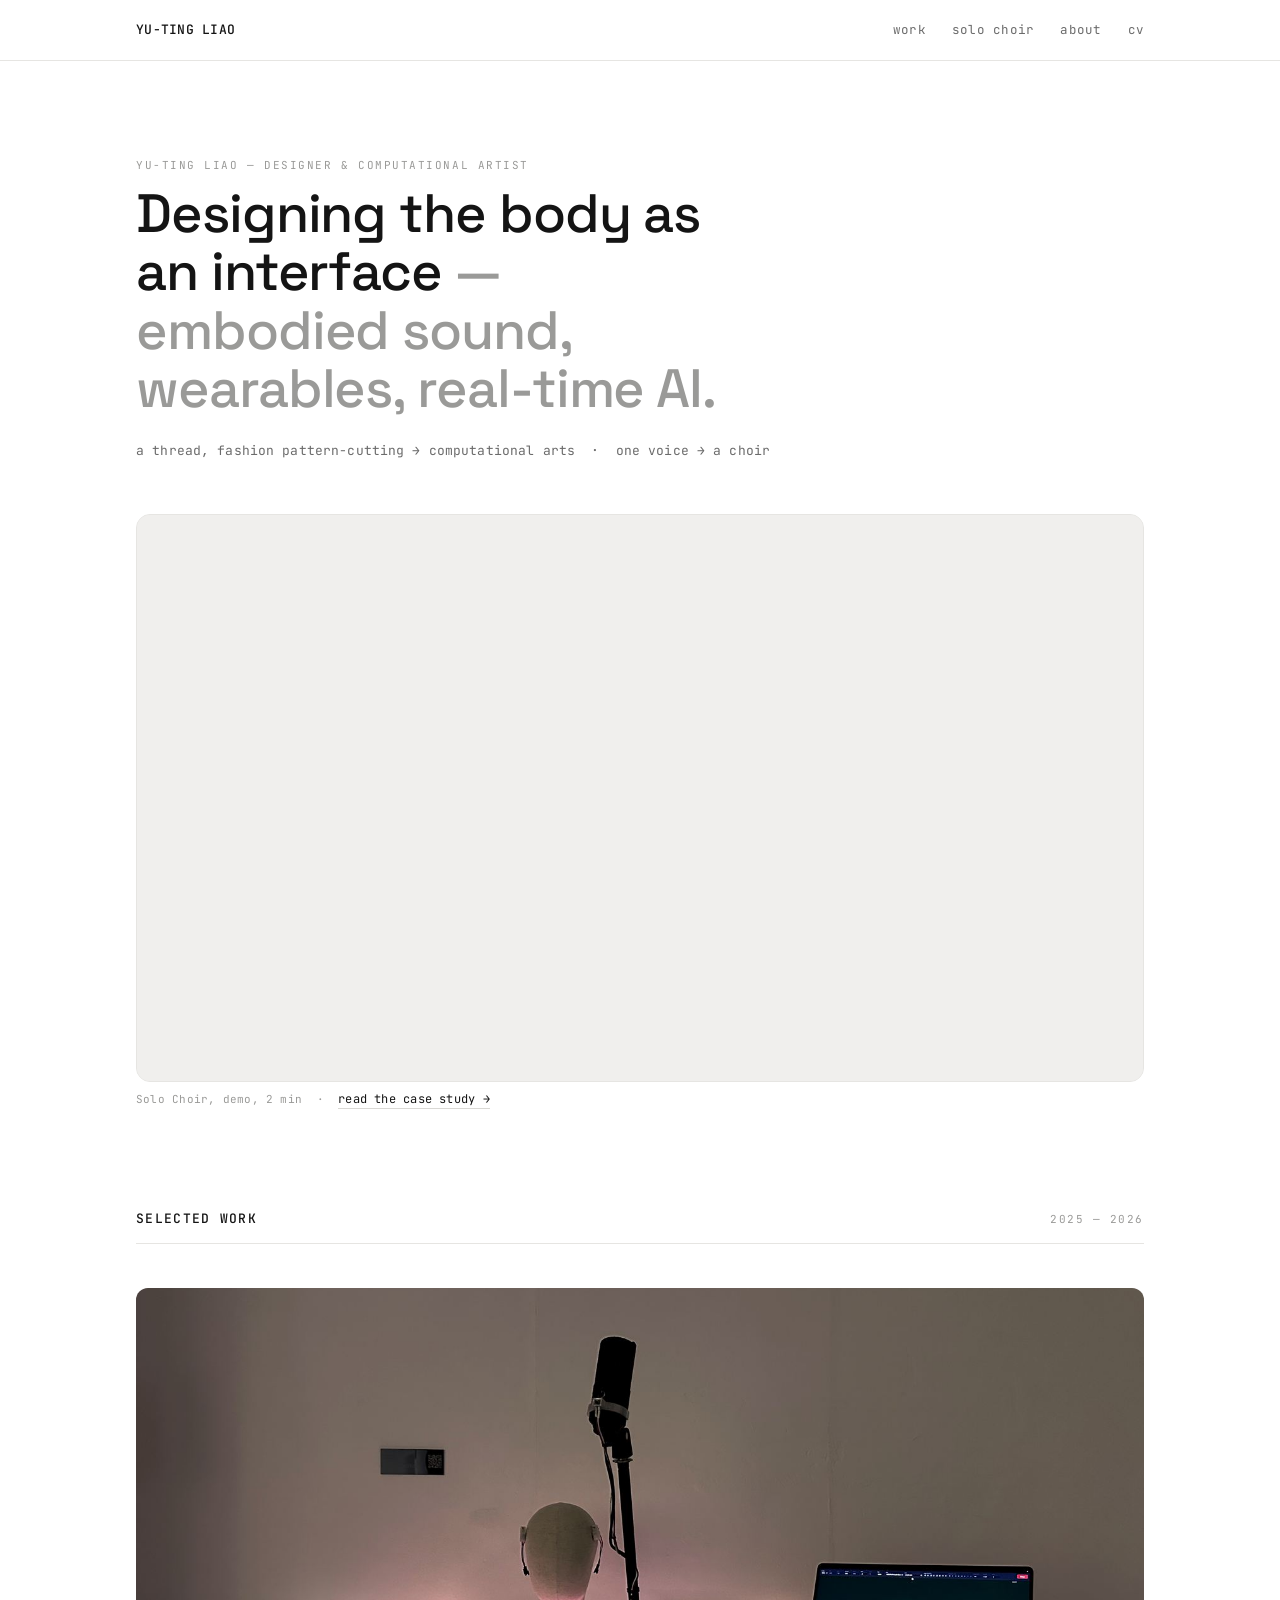
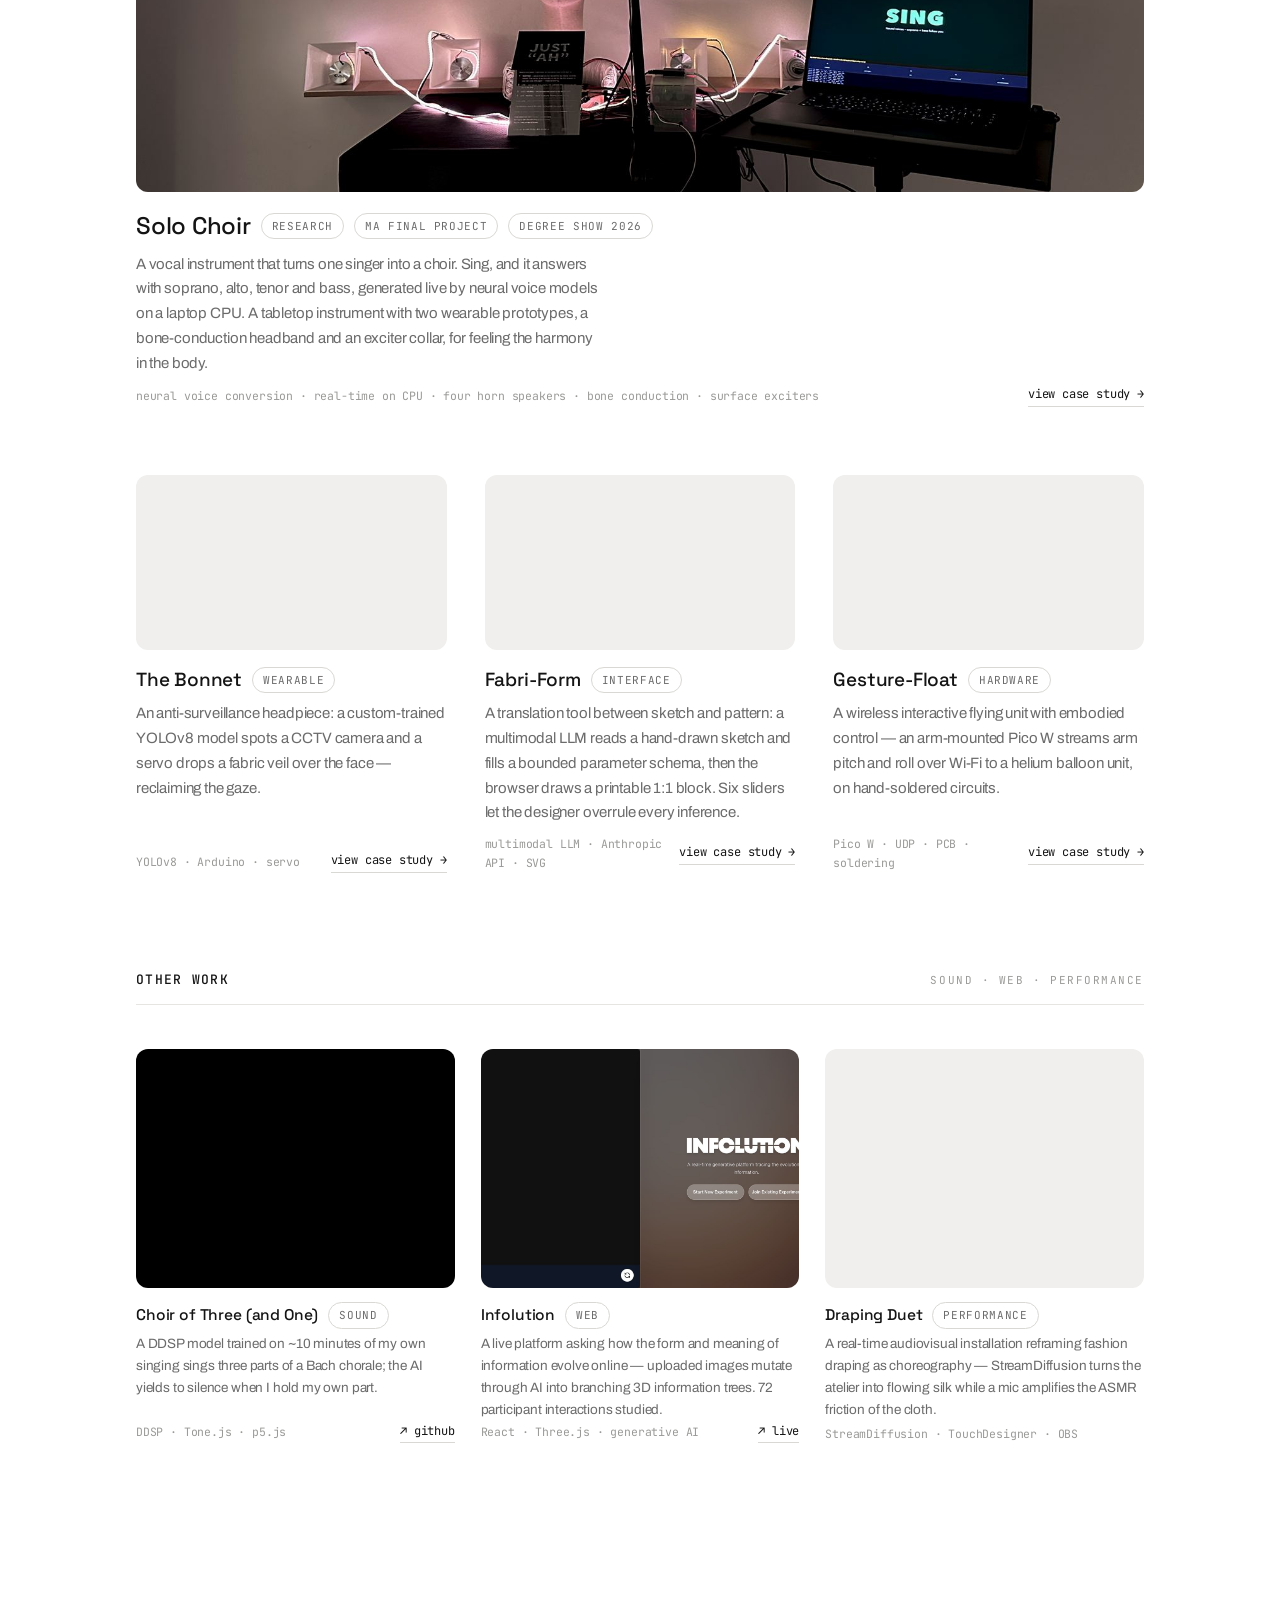
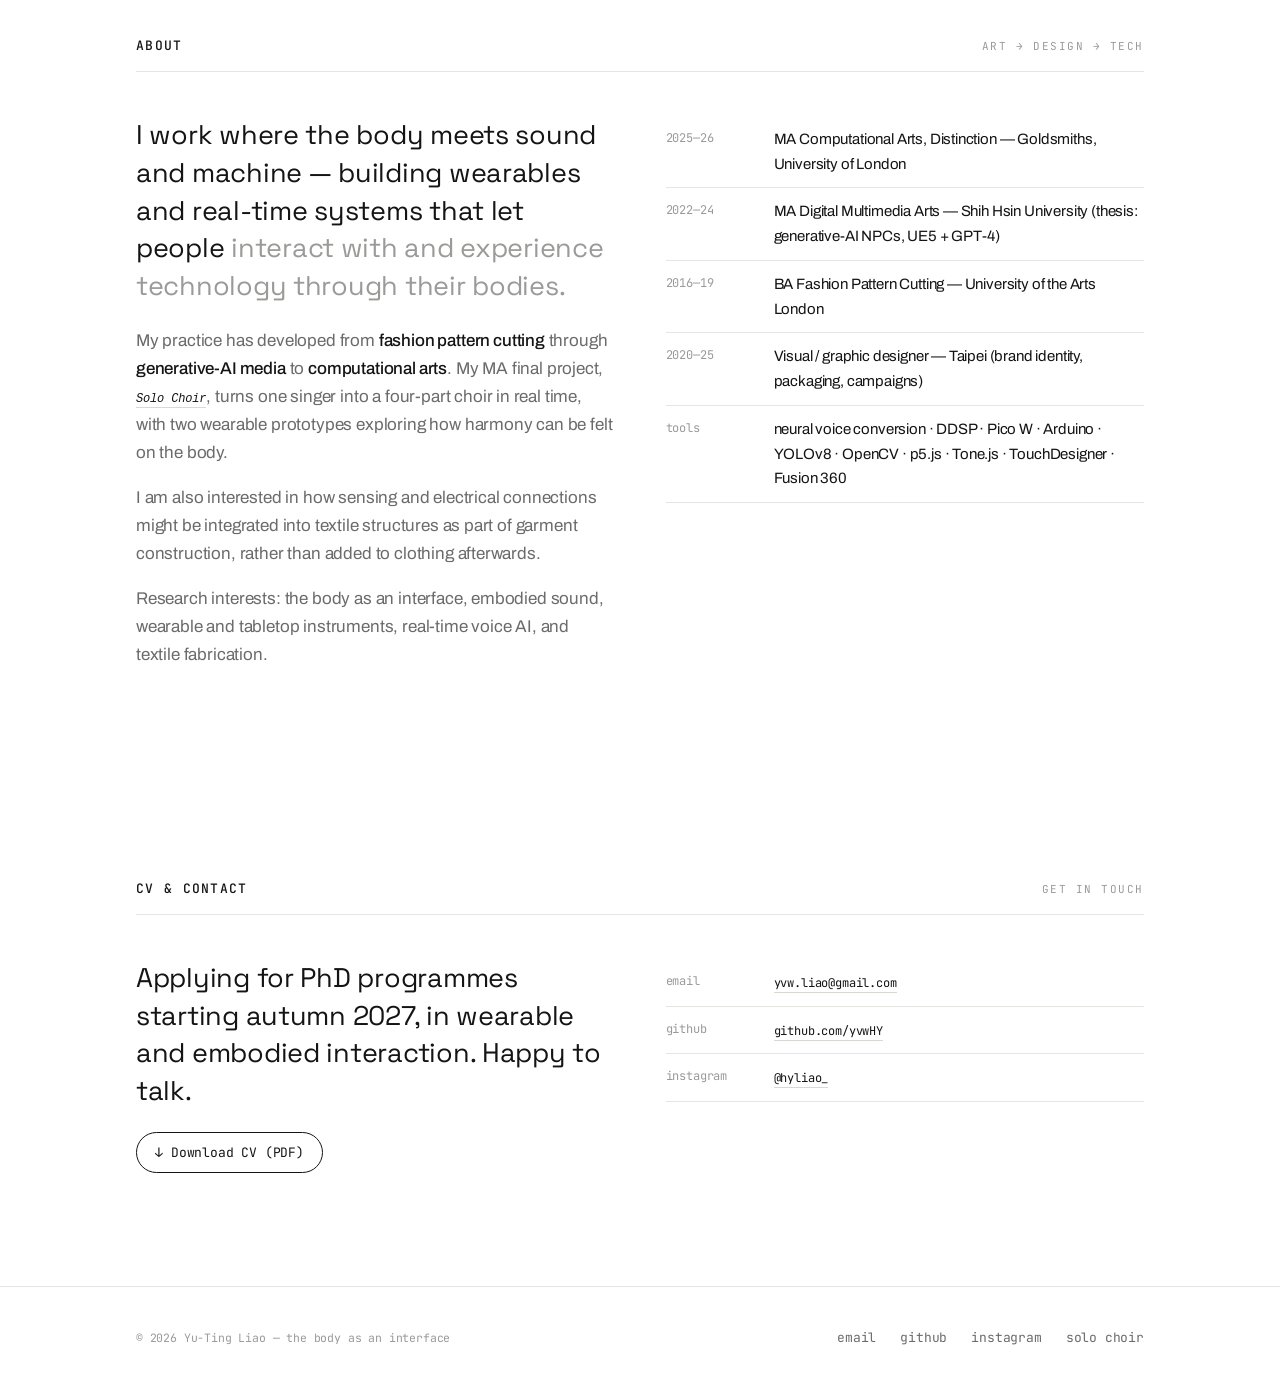
==== commit 94ce6099: "Update About and CV, unify name, fix Fabri-Form and Gesture-Float technical lines Co-Authored-By: Cl" ====
--- a/index.html
+++ b/index.html
@@ -3,9 +3,9 @@
 <head>
 <meta charset="UTF-8" />
 <meta name="viewport" content="width=device-width, initial-scale=1.0" />
-<title>Yu-Ting (Harry) Liao — the body as an interface</title>
-<meta name="description" content="Yu-Ting (Harry) Liao designs the body as an interface — embodied sound, wearables, and real-time AI. MA Computational Arts, Goldsmiths." />
-<meta property="og:title" content="Yu-Ting (Harry) Liao" />
+<title>Yu-Ting Liao — the body as an interface</title>
+<meta name="description" content="Yu-Ting Liao designs the body as an interface — embodied sound, wearables, and real-time AI. MA Computational Arts, Goldsmiths." />
+<meta property="og:title" content="Yu-Ting Liao" />
 <meta property="og:description" content="Designing the body as an interface — embodied sound, wearables, real-time AI." />
 <meta property="og:type" content="website" />
 <meta property="og:image" content="https://yvwhy.github.io/media/sc-key.jpg" />
@@ -34,7 +34,7 @@
   <!-- HERO -->
   <section class="hero">
     <div class="wrap">
-      <p class="kicker reveal">Yu-Ting (Harry) Liao — designer &amp; computational artist</p>
+      <p class="kicker reveal">Yu-Ting Liao — designer &amp; computational artist</p>
       <h1 class="hero__statement reveal">Designing the body as an interface<span class="dim"> — embodied sound, wearables, real-time AI.</span></h1>
       <p class="hero__sub reveal">a thread, fashion pattern-cutting → computational arts &nbsp;·&nbsp; one voice → a choir</p>
       <div class="hero__media reveal">
@@ -88,7 +88,7 @@
             <iframe src="https://player.vimeo.com/video/1186248027?app_id=122963&amp;dnt=1" loading="lazy" allow="autoplay; fullscreen; picture-in-picture" allowfullscreen referrerpolicy="strict-origin-when-cross-origin" title="Fabri-Form — video"></iframe>
           </span>
           <div class="card__meta"><span class="card__title">Fabri-Form</span><span class="tag">Interface</span></div>
-          <p class="card__desc">A translation tool between sketch and pattern: a multimodal LLM reads a hand-drawn sketch, fills a bounded parameter schema, and draws a printable 1:1 block in the browser. Six sliders let the designer overrule every inference.</p>
+          <p class="card__desc">A translation tool between sketch and pattern: a multimodal LLM reads a hand-drawn sketch and fills a bounded parameter schema, then the browser draws a printable 1:1 block. Six sliders let the designer overrule every inference.</p>
           <div class="card__foot">
             <span class="card__tech">multimodal LLM · Anthropic API · SVG</span>
             <a class="link" href="fabri-form.html">view case study →</a>
@@ -101,7 +101,7 @@
             <iframe src="https://player.vimeo.com/video/1176254975?app_id=122963&amp;dnt=1" loading="lazy" allow="autoplay; fullscreen; picture-in-picture" allowfullscreen referrerpolicy="strict-origin-when-cross-origin" title="Gesture-Float — video"></iframe>
           </span>
           <div class="card__meta"><span class="card__title">Gesture-Float</span><span class="tag">Hardware</span></div>
-          <p class="card__desc">A wireless interactive flying unit with embodied control — an arm-mounted Pico W streams hand pitch and roll over Wi-Fi to a helium balloon unit, hand-soldered for stable, organic flight.</p>
+          <p class="card__desc">A wireless interactive flying unit with embodied control — an arm-mounted Pico W streams arm pitch and roll over Wi-Fi to a helium balloon unit, on hand-soldered circuits.</p>
           <div class="card__foot">
             <span class="card__tech">Pico W · UDP · PCB · soldering</span>
             <a class="link" href="gesture-float.html">view case study →</a>
@@ -205,13 +205,14 @@
       <div class="section-head reveal"><h2>About</h2><span class="kicker">art → design → tech</span></div>
       <div class="cols">
         <div class="reveal">
-          <p class="lead">I work where the body meets sound and machine — building wearables and real-time systems that let a person <span class="dim">extend and feel sound through their own body.</span></p>
-          <p class="prose" style="margin-top:22px;">A route from <strong>fashion pattern-cutting</strong> through <strong>generative-AI media</strong> to <strong>computational arts</strong> — with one through-line that keeps surfacing: turning <strong>one voice into a choir</strong>. My MA final project, <a class="link" href="solo-choir.html">Solo Choir</a>, makes that literal: a tabletop instrument that answers one singer with a four-part choir in real time, shown with two wearable prototypes that let the harmony be felt on the body.</p>
-          <p class="prose" style="margin-top:16px;">Research interests: the body as an interface, embodied sound, wearable and tabletop instruments, and real-time voice AI.</p>
+          <p class="lead">I work where the body meets sound and machine — building wearables and real-time systems that let people <span class="dim">interact with and experience technology through their bodies.</span></p>
+          <p class="prose" style="margin-top:22px;">My practice has developed from <strong>fashion pattern cutting</strong> through <strong>generative-AI media</strong> to <strong>computational arts</strong>. My MA final project, <a class="link" href="solo-choir.html"><em>Solo Choir</em></a>, turns one singer into a four-part choir in real time, with two wearable prototypes exploring how harmony can be felt on the body.</p>
+          <p class="prose" style="margin-top:16px;">I am also interested in how sensing and electrical connections might be integrated into textile structures as part of garment construction, rather than added to clothing afterwards.</p>
+          <p class="prose" style="margin-top:16px;">Research interests: the body as an interface, embodied sound, wearable and tabletop instruments, real-time voice AI, and textile fabrication.</p>
         </div>
         <div class="reveal">
           <ul class="facts">
-            <li><span>2025—26</span><span>MA Computational Arts — Goldsmiths, University of London (viva Aug 2026; final award expected Oct 2026)</span></li>
+            <li><span>2025—26</span><span>MA Computational Arts, Distinction — Goldsmiths, University of London</span></li>
             <li><span>2022—24</span><span>MA Digital Multimedia Arts — Shih Hsin University (thesis: generative-AI NPCs, UE5 + GPT-4)</span></li>
             <li><span>2016—19</span><span>BA Fashion Pattern Cutting — University of the Arts London</span></li>
             <li><span>2020—25</span><span>Visual / graphic designer — Taipei (brand identity, packaging, campaigns)</span></li>
@@ -246,7 +247,7 @@
 
 <footer class="foot">
   <div class="wrap">
-    <span class="foot__note">© 2026 Yu-Ting (Harry) Liao — the body as an interface</span>
+    <span class="foot__note">© 2026 Yu-Ting Liao — the body as an interface</span>
     <span style="display:flex; gap:24px;">
       <a href="mailto:yvw.liao@gmail.com">email</a>
       <a href="https://github.com/yvwHY" target="_blank" rel="noopener">github</a>
